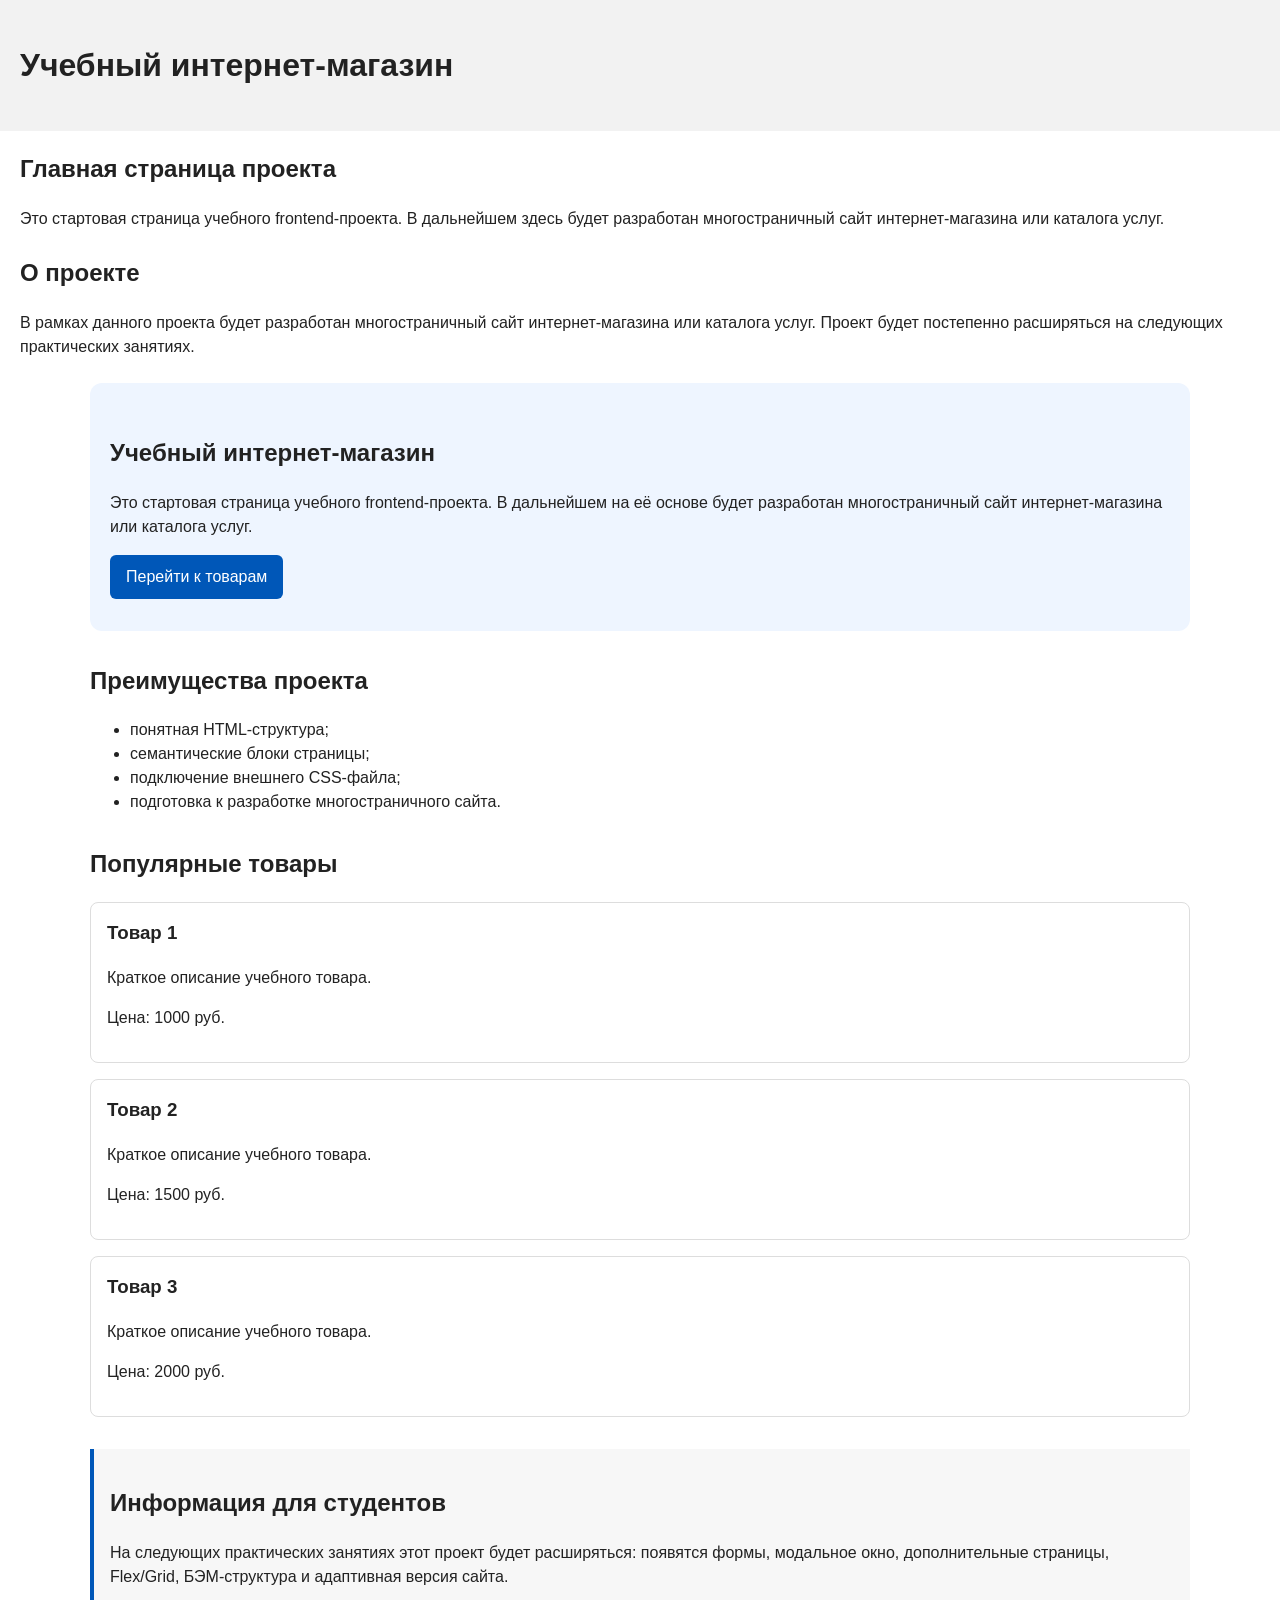
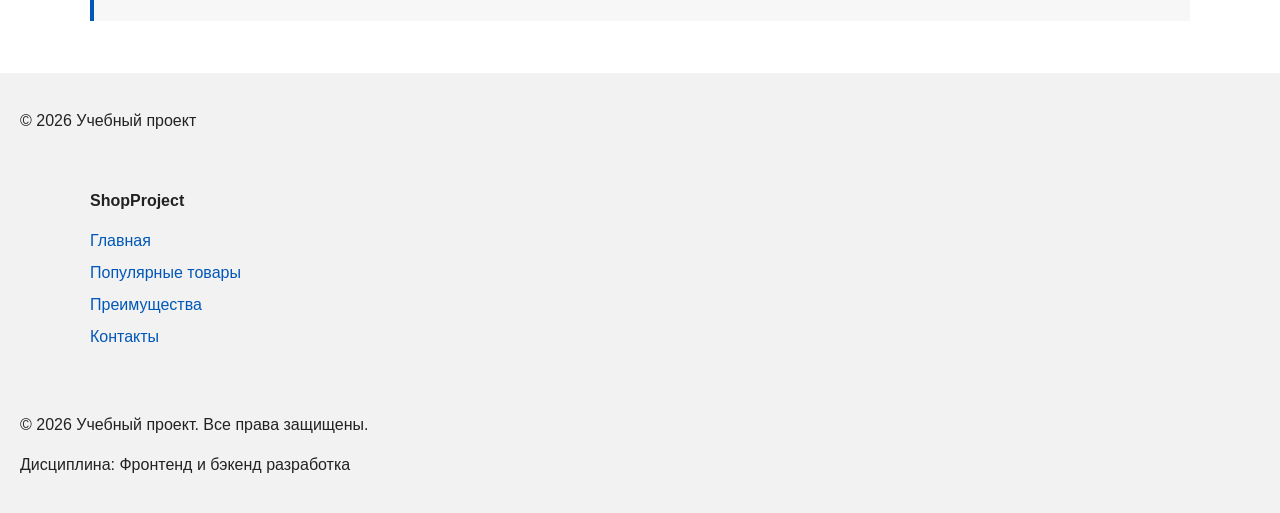
==== index.html @ f9b8d069 "feat: add semantic HTML structure and base CSS styles" ====
<!DOCTYPE html>
<html lang="ru">
<head>
  <meta charset="UTF-8">
  <meta name="viewport" content="width=device-width, initial-scale=1.0">
  <title>Каталог товаров</title>
  <link rel="stylesheet" href="css/style.css">
</head>
<body>
  <header>
    <h1>Учебный интернет-магазин</h1>
  </header>

  <main>
    <section>
      <h2>Главная страница проекта</h2>
      <p>
        Это стартовая страница учебного frontend-проекта.
        В дальнейшем здесь будет разработан многостраничный сайт
        интернет-магазина или каталога услуг.
      </p>
    </section>
    <section>
        <h2>О проекте</h2>
        <p>
            В рамках данного проекта будет разработан многостраничный сайт
            интернет-магазина или каталога услуг. Проект будет постепенно
            расширяться на следующих практических занятиях.
        </p>
    </section>

    <section class="hero">
            <h1>Учебный интернет-магазин</h1>
                <p>
                    Это стартовая страница учебного frontend-проекта.
                    В дальнейшем на её основе будет разработан многостраничный сайт
                    интернет-магазина или каталога услуг.
                </p>
            <a class="button" href="#popular">Перейти к товарам</a>
        </section>

        <section class="section" id="advantages">
            <h2>Преимущества проекта</h2>

            <ul class="advantages-list">
                <li>понятная HTML-структура;</li>
                <li>семантические блоки страницы;</li>
                <li>подключение внешнего CSS-файла;</li>
                <li>подготовка к разработке многостраничного сайта.</li>
            </ul>
        </section>

        <section class="section" id="popular">
            <h2>Популярные товары</h2>

            <article class="product-card">
                <h3>Товар 1</h3>
                <p>Краткое описание учебного товара.</p>
                <p>Цена: 1000 руб.</p>
            </article>

            <article class="product-card">
                <h3>Товар 2</h3>
                <p>Краткое описание учебного товара.</p>
                <p>Цена: 1500 руб.</p>
            </article>

            <article class="product-card">
                <h3>Товар 3</h3>
                <p>Краткое описание учебного товара.</p>
                <p>Цена: 2000 руб.</p>
            </article>
        </section>

        <aside class="aside-info">
            <h2>Информация для студентов</h2>
            <p>
                На следующих практических занятиях этот проект будет расширяться:
                появятся формы, модальное окно, дополнительные страницы, Flex/Grid,
                БЭМ-структура и адаптивная версия сайта.
            </p>
        </aside>

    
  </main>

  <footer>
    <p>&copy; 2026 Учебный проект</p>
  </footer>


  <header>
        <div class="site-header">
            <a class="site-logo" href="index.html">ShopProject</a>

            <nav class="site-nav" aria-label="Основная навигация">
                <ul class="site-nav__list">
                    <li><a href="index.html">Главная</a></li>
                    <li><a href="#popular">Популярные товары</a></li>
                    <li><a href="#advantages">Преимущества</a></li>
                    <li><a href="#contacts">Контакты</a></li>
                </ul>
            </nav>
        </div>
    </header>

    <footer id="contacts">
        <p>&copy; 2026 Учебный проект. Все права защищены.</p>
        <p>Дисциплина: Фронтенд и бэкенд разработка</p>
    </footer>


</body>
</html>
---- css/style.css ----
/* 
  Универсальное правило для всех элементов.
  border-box делает расчёт размеров более понятным:
  width включает content, padding и border.
*/
* {
  box-sizing: border-box;
}

/*
  Убираем стандартный внешний отступ браузера у body.
  Без этого вокруг страницы может появиться белая рамка.
*/
body {
  margin: 0;
  font-family: Arial, sans-serif;
  line-height: 1.5;
  color: #222222;
  background-color: #ffffff;
}

/*
  Задаём внутренние отступы для основных областей страницы.
  Это делает содержимое визуально отделённым от краёв окна браузера.
*/
header,
main,
footer {
  padding: 20px;
}

/*
  Оформляем шапку страницы.
  Пока используется простой светло-серый фон.
*/
header {
  background-color: #f2f2f2;
}

/*
  Оформляем подвал страницы тем же фоном,
  чтобы визуально отделить его от основного содержимого.
*/
footer {
  background-color: #f2f2f2;
}

/*
  Ограничиваем ширину содержимого шапки,
  чтобы оно не растягивалось слишком сильно на широких экранах.
*/
.site-header {
  max-width: 1100px;
  margin: 0 auto;
}

/*
  Оформляем текстовый логотип.
*/
.site-logo {
  font-weight: bold;
  text-decoration: none;
  color: #222222;
}

/*
  Убираем стандартные отступы и маркеры списка навигации.
*/
.site-nav__list {
  padding: 0;
  margin: 16px 0 0;
  list-style: none;
}

/*
  Добавляем расстояние между пунктами меню.
*/
.site-nav__list li {
  margin-bottom: 8px;
}

/*
  Оформляем ссылки меню.
*/
.site-nav__list a {
  color: #0057b8;
  text-decoration: none;
}

/*
  При наведении мыши подчёркиваем ссылку.
  Подробно состояния интерфейса будут рассмотрены в практической работе 1.7.
*/
.site-nav__list a:hover {
  text-decoration: underline;
}

/*
  Hero-блок — первый крупный блок страницы.
  Он визуально отделяется от остальных разделов фоном и отступами.
*/
.hero {
  max-width: 1100px;
  margin: 0 auto 32px;
  padding: 32px 20px;
  background-color: #eef5ff;
  border-radius: 12px;
}

/*
  Общий класс для разделов страницы.
*/
.section {
  max-width: 1100px;
  margin: 0 auto 32px;
}

/*
  Убираем лишний верхний отступ у заголовков разделов.
*/
.section h2 {
  margin-top: 0;
}

/*
  Карточка товара — самостоятельный блок.
  На следующих занятиях карточки будут доработаны и выстроены в сетку.
*/
.product-card {
  margin-bottom: 16px;
  padding: 16px;
  border: 1px solid #dddddd;
  border-radius: 8px;
  background-color: #ffffff;
}

/*
  Убираем лишний верхний отступ у заголовка карточки.
*/
.product-card h3 {
  margin-top: 0;
}

/*
  Пока это обычная ссылка, но визуально она оформляется как кнопка.
*/
.button {
  display: inline-block;
  padding: 10px 16px;
  color: #ffffff;
  background-color: #0057b8;
  text-decoration: none;
  border-radius: 6px;
}

/*
  Простое состояние наведения для кнопки.
*/
.button:hover {
  background-color: #003f86;
}

/*
  Дополнительный информационный блок.
*/
.aside-info {
  max-width: 1100px;
  margin: 0 auto 32px;
  padding: 16px;
  border-left: 4px solid #0057b8;
  background-color: #f7f7f7;
}


body {
  margin: 0;
  font-family: Arial, sans-serif;
  line-height: 1.5;
}

header,
main,
footer {
  padding: 20px;
}

header {
  background-color: #f2f2f2;
}

footer {
  background-color: #f2f2f2;
}
section {
  margin-bottom: 24px;
}

section h2 {
  margin-top: 0;
}
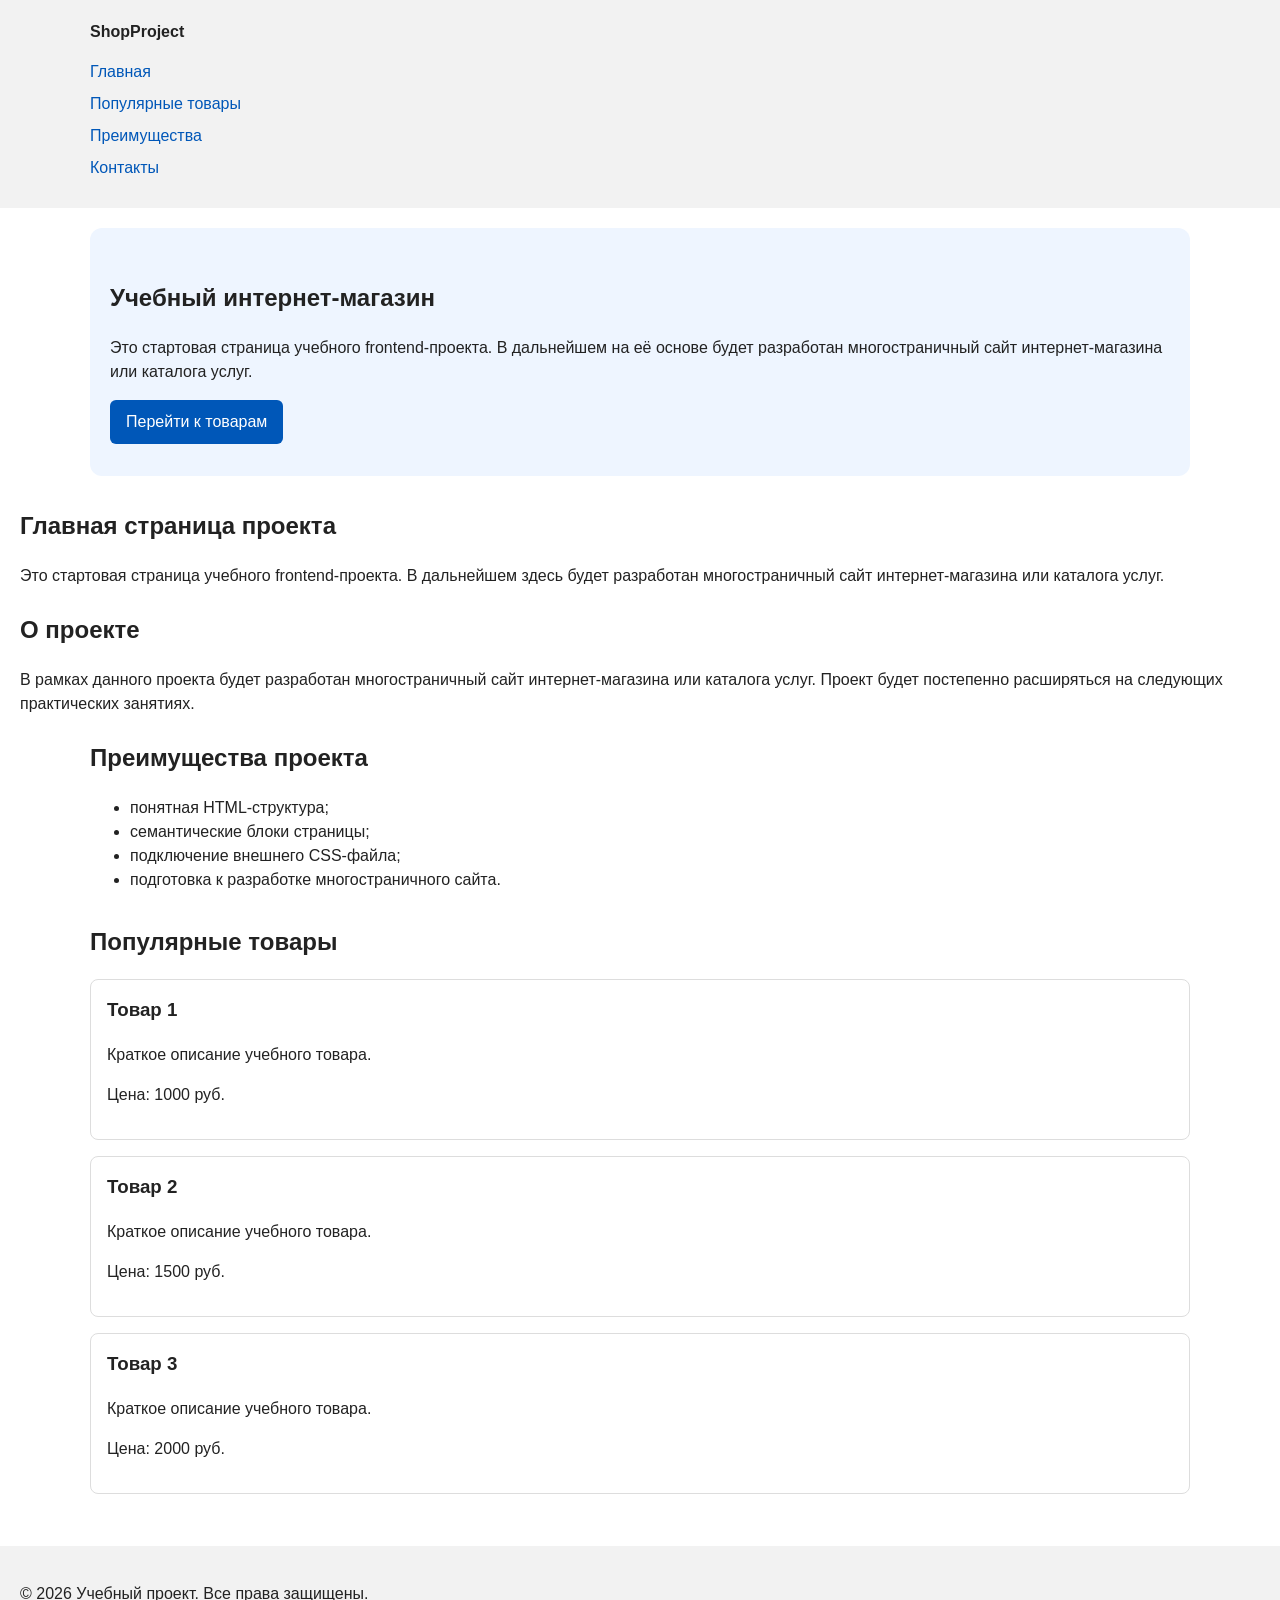
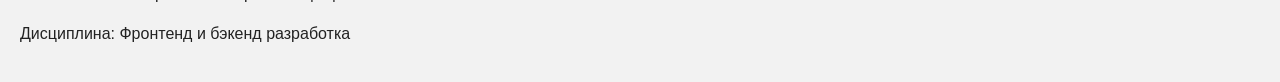
==== commit 45b6ff74: "feat: add semantic HTML structure and base CSS styles" ====
--- a/index.html
+++ b/index.html
@@ -3,15 +3,37 @@
 <head>
   <meta charset="UTF-8">
   <meta name="viewport" content="width=device-width, initial-scale=1.0">
-  <title>Каталог товаров</title>
+  <title>Учебный интернет-магазин</title>
   <link rel="stylesheet" href="css/style.css">
 </head>
 <body>
   <header>
-    <h1>Учебный интернет-магазин</h1>
-  </header>
+    <div class="site-header">
+        <a class="site-logo" href="index.html">ShopProject</a>
+
+        <nav class="site-nav" aria-label="Основная навигация">
+        <ul class="site-nav__list">
+            <li><a href="index.html">Главная</a></li>
+            <li><a href="#popular">Популярные товары</a></li>
+            <li><a href="#advantages">Преимущества</a></li>
+            <li><a href="#contacts">Контакты</a></li>
+        </ul>
+        </nav>
+    </div>
+</header>
+
 
   <main>
+    <section class="hero">
+        <h1>Учебный интернет-магазин</h1>
+        <p>
+            Это стартовая страница учебного frontend-проекта.
+            В дальнейшем на её основе будет разработан многостраничный сайт
+            интернет-магазина или каталога услуг.
+        </p>
+        <a class="button" href="#popular">Перейти к товарам</a>
+    </section>
+
     <section>
       <h2>Главная страница проекта</h2>
       <p>
@@ -29,85 +51,45 @@
         </p>
     </section>
 
-    <section class="hero">
-            <h1>Учебный интернет-магазин</h1>
-                <p>
-                    Это стартовая страница учебного frontend-проекта.
-                    В дальнейшем на её основе будет разработан многостраничный сайт
-                    интернет-магазина или каталога услуг.
-                </p>
-            <a class="button" href="#popular">Перейти к товарам</a>
-        </section>
+    <section class="section" id="advantages">
+        <h2>Преимущества проекта</h2>
 
-        <section class="section" id="advantages">
-            <h2>Преимущества проекта</h2>
+        <ul class="advantages-list">
+            <li>понятная HTML-структура;</li>
+            <li>семантические блоки страницы;</li>
+            <li>подключение внешнего CSS-файла;</li>
+            <li>подготовка к разработке многостраничного сайта.</li>
+        </ul>
+    </section>
 
-            <ul class="advantages-list">
-                <li>понятная HTML-структура;</li>
-                <li>семантические блоки страницы;</li>
-                <li>подключение внешнего CSS-файла;</li>
-                <li>подготовка к разработке многостраничного сайта.</li>
-            </ul>
-        </section>
+    <section class="section" id="popular">
+        <h2>Популярные товары</h2>
 
-        <section class="section" id="popular">
-            <h2>Популярные товары</h2>
+        <article class="product-card">
+            <h3>Товар 1</h3>
+            <p>Краткое описание учебного товара.</p>
+            <p>Цена: 1000 руб.</p>
+        </article>
 
-            <article class="product-card">
-                <h3>Товар 1</h3>
-                <p>Краткое описание учебного товара.</p>
-                <p>Цена: 1000 руб.</p>
-            </article>
+        <article class="product-card">
+            <h3>Товар 2</h3>
+            <p>Краткое описание учебного товара.</p>
+            <p>Цена: 1500 руб.</p>
+        </article>
 
-            <article class="product-card">
-                <h3>Товар 2</h3>
-                <p>Краткое описание учебного товара.</p>
-                <p>Цена: 1500 руб.</p>
-            </article>
-
-            <article class="product-card">
-                <h3>Товар 3</h3>
-                <p>Краткое описание учебного товара.</p>
-                <p>Цена: 2000 руб.</p>
-            </article>
-        </section>
-
-        <aside class="aside-info">
-            <h2>Информация для студентов</h2>
-            <p>
-                На следующих практических занятиях этот проект будет расширяться:
-                появятся формы, модальное окно, дополнительные страницы, Flex/Grid,
-                БЭМ-структура и адаптивная версия сайта.
-            </p>
-        </aside>
-
-    
+        <article class="product-card">
+            <h3>Товар 3</h3>
+            <p>Краткое описание учебного товара.</p>
+            <p>Цена: 2000 руб.</p>
+        </article>
+    </section>
   </main>
 
-  <footer>
-    <p>&copy; 2026 Учебный проект</p>
-  </footer>
+  <footer id="contacts">
+  <p>&copy; 2026 Учебный проект. Все права защищены.</p>
+  <p>Дисциплина: Фронтенд и бэкенд разработка</p>
+</footer>
 
-
-  <header>
-        <div class="site-header">
-            <a class="site-logo" href="index.html">ShopProject</a>
-
-            <nav class="site-nav" aria-label="Основная навигация">
-                <ul class="site-nav__list">
-                    <li><a href="index.html">Главная</a></li>
-                    <li><a href="#popular">Популярные товары</a></li>
-                    <li><a href="#advantages">Преимущества</a></li>
-                    <li><a href="#contacts">Контакты</a></li>
-                </ul>
-            </nav>
-        </div>
-    </header>
-
-    <footer id="contacts">
-        <p>&copy; 2026 Учебный проект. Все права защищены.</p>
-        <p>Дисциплина: Фронтенд и бэкенд разработка</p>
-    </footer>
 
 
 </body>
--- a/css/style.css
+++ b/css/style.css
@@ -1,3 +1,4 @@
+
 /* 
   Универсальное правило для всех элементов.
   border-box делает расчёт размеров более понятным:
@@ -19,10 +20,6 @@
   background-color: #ffffff;
 }
 
-/*
-  Задаём внутренние отступы для основных областей страницы.
-  Это делает содержимое визуально отделённым от краёв окна браузера.
-*/
 header,
 main,
 footer {
@@ -113,6 +110,14 @@
 .section {
   max-width: 1100px;
   margin: 0 auto 32px;
+}
+
+/*
+  При наведении мыши подчёркиваем ссылку.
+  Подробно состояния интерфейса будут рассмотрены в практической работе 1.7.
+*/
+.site-nav__list a:hover {
+  text-decoration: underline;
 }
 
 /*
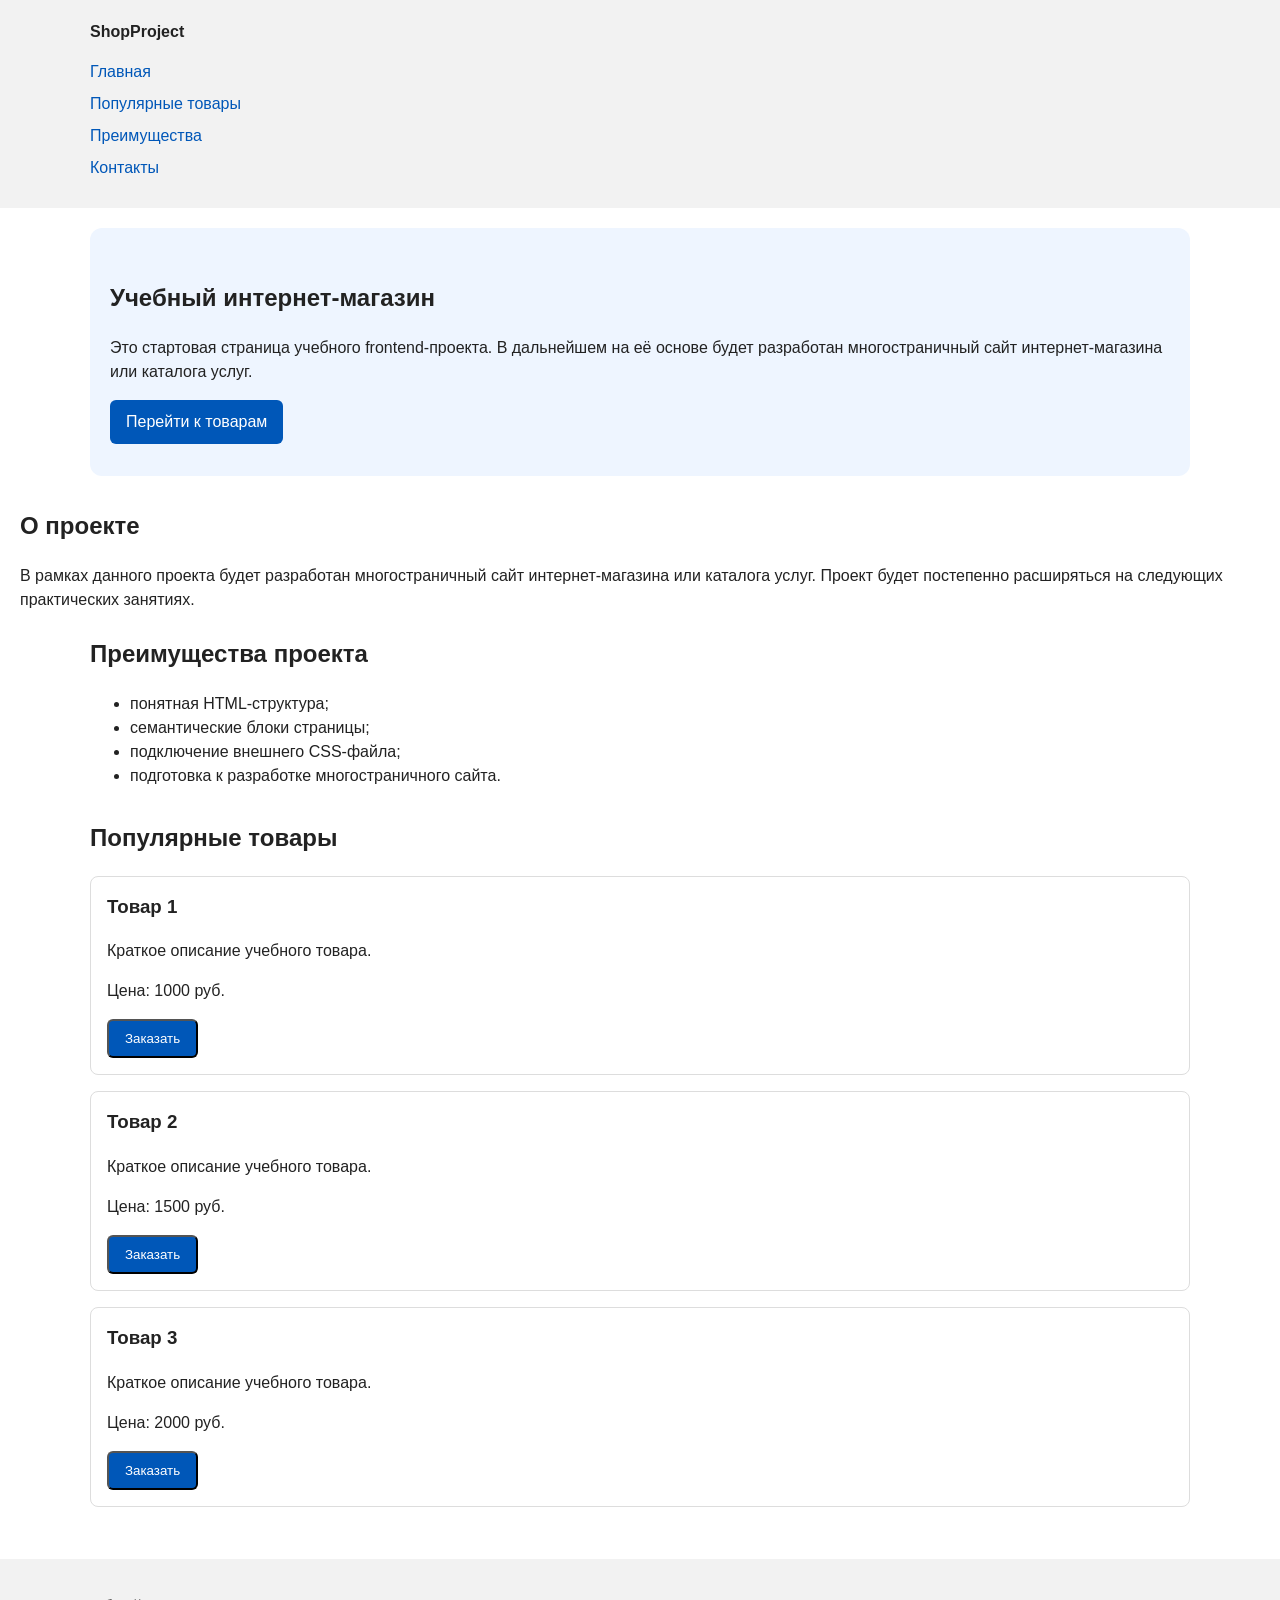
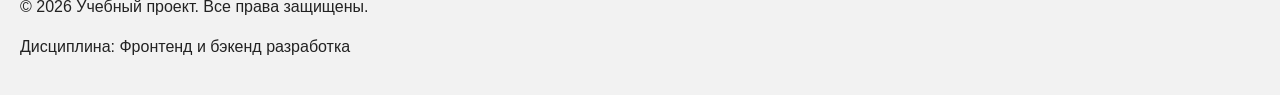
==== commit c74b17d4: "feat: add order form modal and validation" ====
--- a/index.html
+++ b/index.html
@@ -5,6 +5,7 @@
   <meta name="viewport" content="width=device-width, initial-scale=1.0">
   <title>Учебный интернет-магазин</title>
   <link rel="stylesheet" href="css/style.css">
+  <script src="js/main.js" defer></script>
 </head>
 <body>
   <header>
@@ -35,14 +36,6 @@
     </section>
 
     <section>
-      <h2>Главная страница проекта</h2>
-      <p>
-        Это стартовая страница учебного frontend-проекта.
-        В дальнейшем здесь будет разработан многостраничный сайт
-        интернет-магазина или каталога услуг.
-      </p>
-    </section>
-    <section>
         <h2>О проекте</h2>
         <p>
             В рамках данного проекта будет разработан многостраничный сайт
@@ -69,18 +62,31 @@
             <h3>Товар 1</h3>
             <p>Краткое описание учебного товара.</p>
             <p>Цена: 1000 руб.</p>
+            <button class="button product-card__button" type="button" data-product="Товар 1">
+  Заказать
+  
+</button>
+
         </article>
 
         <article class="product-card">
             <h3>Товар 2</h3>
             <p>Краткое описание учебного товара.</p>
             <p>Цена: 1500 руб.</p>
+            <button class="button product-card__button" type="button" data-product="Товар 1">
+  Заказать
+</button>
+
         </article>
 
         <article class="product-card">
             <h3>Товар 3</h3>
             <p>Краткое описание учебного товара.</p>
             <p>Цена: 2000 руб.</p>
+            <button class="button product-card__button" type="button" data-product="Товар 1">
+  Заказать
+</button>
+
         </article>
     </section>
   </main>
@@ -90,6 +96,102 @@
   <p>Дисциплина: Фронтенд и бэкенд разработка</p>
 </footer>
 
+<dialog class="order-dialog" id="order-dialog" aria-labelledby="order-dialog-title">
+  <h2 id="order-dialog-title">Оформление заявки</h2>
+
+  <form class="order-form" id="order-form" action="#" method="post" novalidate>
+    <input id="selected-product" name="selected-product" type="hidden">
+
+    <div class="form-field">
+      <label for="order-name">Имя</label>
+      <input
+        id="order-name"
+        name="name"
+        type="text"
+        placeholder="Введите ваше имя"
+        minlength="2"
+        autocomplete="given-name"
+        required
+      >
+    </div>
+
+    <div class="form-field">
+      <label for="order-email">E-mail</label>
+      <input
+        id="order-email"
+        name="email"
+        type="email"
+        placeholder="example@mail.ru"
+        autocomplete="email"
+        required
+      >
+    </div>
+
+    <div class="form-field">
+      <label for="order-phone">Телефон</label>
+      <input
+        id="order-phone"
+        name="phone"
+        type="tel"
+        inputmode="tel"
+        placeholder="+7 (900) 000-00-00"
+        pattern="^\+7 \(\d{3}\) \d{3}-\d{2}-\d{2}$"
+        required
+      >
+      <small>Формат: +7 (900) 000-00-00</small>
+    </div>
+
+    <div class="form-field">
+      <label for="order-date">Дата связи</label>
+      <input
+        id="order-date"
+        name="date"
+        type="date"
+      >
+    </div>
+
+    <div class="form-field">
+      <label for="order-topic">Тема заявки</label>
+      <select id="order-topic" name="topic" required>
+        <option value="">Выберите тему</option>
+        <option value="product">Заказ товара</option>
+        <option value="consultation">Консультация</option>
+        <option value="delivery">Доставка</option>
+      </select>
+    </div>
+
+    <div class="form-field">
+      <label for="order-comment">Комментарий</label>
+      <textarea
+        id="order-comment"
+        name="comment"
+        rows="4"
+        placeholder="Укажите дополнительную информацию"
+      ></textarea>
+    </div>
+
+    <div class="form-field form-field--checkbox">
+      <label>
+        <input
+          id="order-agreement"
+          name="agreement"
+          type="checkbox"
+          required
+        >
+        Я согласен на обработку данных
+      </label>
+    </div>
+
+    <div class="form-actions">
+      <button type="button" id="close-order-dialog">Закрыть</button>
+      <button type="submit">Отправить заявку</button>
+    </div>
+  </form>
+</dialog>
+
+<p class="success-message" id="success-message" hidden>
+  Форма успешно отправлена!
+</p>
 
 
 </body>
--- a/css/style.css
+++ b/css/style.css
@@ -203,3 +203,106 @@
 section h2 {
   margin-top: 0;
 }
+
+/*
+  Модальное окно.
+  Элемент dialog сам умеет открываться поверх страницы.
+*/
+.order-dialog {
+  width: min(100% - 32px, 560px);
+  padding: 24px;
+  border: none;
+  border-radius: 12px;
+}
+
+/*
+  Затемнение фона за модальным окном.
+*/
+.order-dialog::backdrop {
+  background-color: rgba(0, 0, 0, 0.5);
+}
+
+/*
+  Поле формы.
+  Каждый блок получает нижний отступ.
+*/
+.form-field {
+  margin-bottom: 16px;
+}
+
+/*
+  Подпись поля.
+*/
+.form-field label {
+  display: block;
+  margin-bottom: 6px;
+}
+
+/*
+  Основные поля формы.
+*/
+.form-field input,
+.form-field select,
+.form-field textarea {
+  width: 100%;
+  padding: 10px 12px;
+  border: 1px solid #cccccc;
+  border-radius: 6px;
+  font: inherit;
+}
+
+/*
+  Checkbox не должен занимать всю ширину.
+*/
+.form-field input[type="checkbox"] {
+  width: auto;
+}
+
+/*
+  Подсказка под полем телефона.
+*/
+.form-field small {
+  display: block;
+  margin-top: 4px;
+  color: #666666;
+}
+
+/*
+  Видимый фокус для клавиатурной навигации.
+*/
+.form-field input:focus-visible,
+.form-field select:focus-visible,
+.form-field textarea:focus-visible,
+.form-actions button:focus-visible {
+  outline: 2px solid #0057b8;
+  outline-offset: 2px;
+}
+
+/*
+  Подсветка ошибочных полей.
+  Атрибут aria-invalid будет добавляться через JavaScript.
+*/
+[aria-invalid="true"] {
+  border-color: #b00020;
+}
+
+/*
+  Кнопки формы.
+*/
+.form-actions {
+  display: flex;
+  gap: 12px;
+  margin-top: 20px;
+}
+
+/*
+  Сообщение об успешной отправке.
+*/
+.success-message {
+  max-width: 1100px;
+  margin: 24px auto;
+  padding: 16px;
+  border-left: 4px solid #168a2f;
+  background-color: #eefaf0;
+}
+
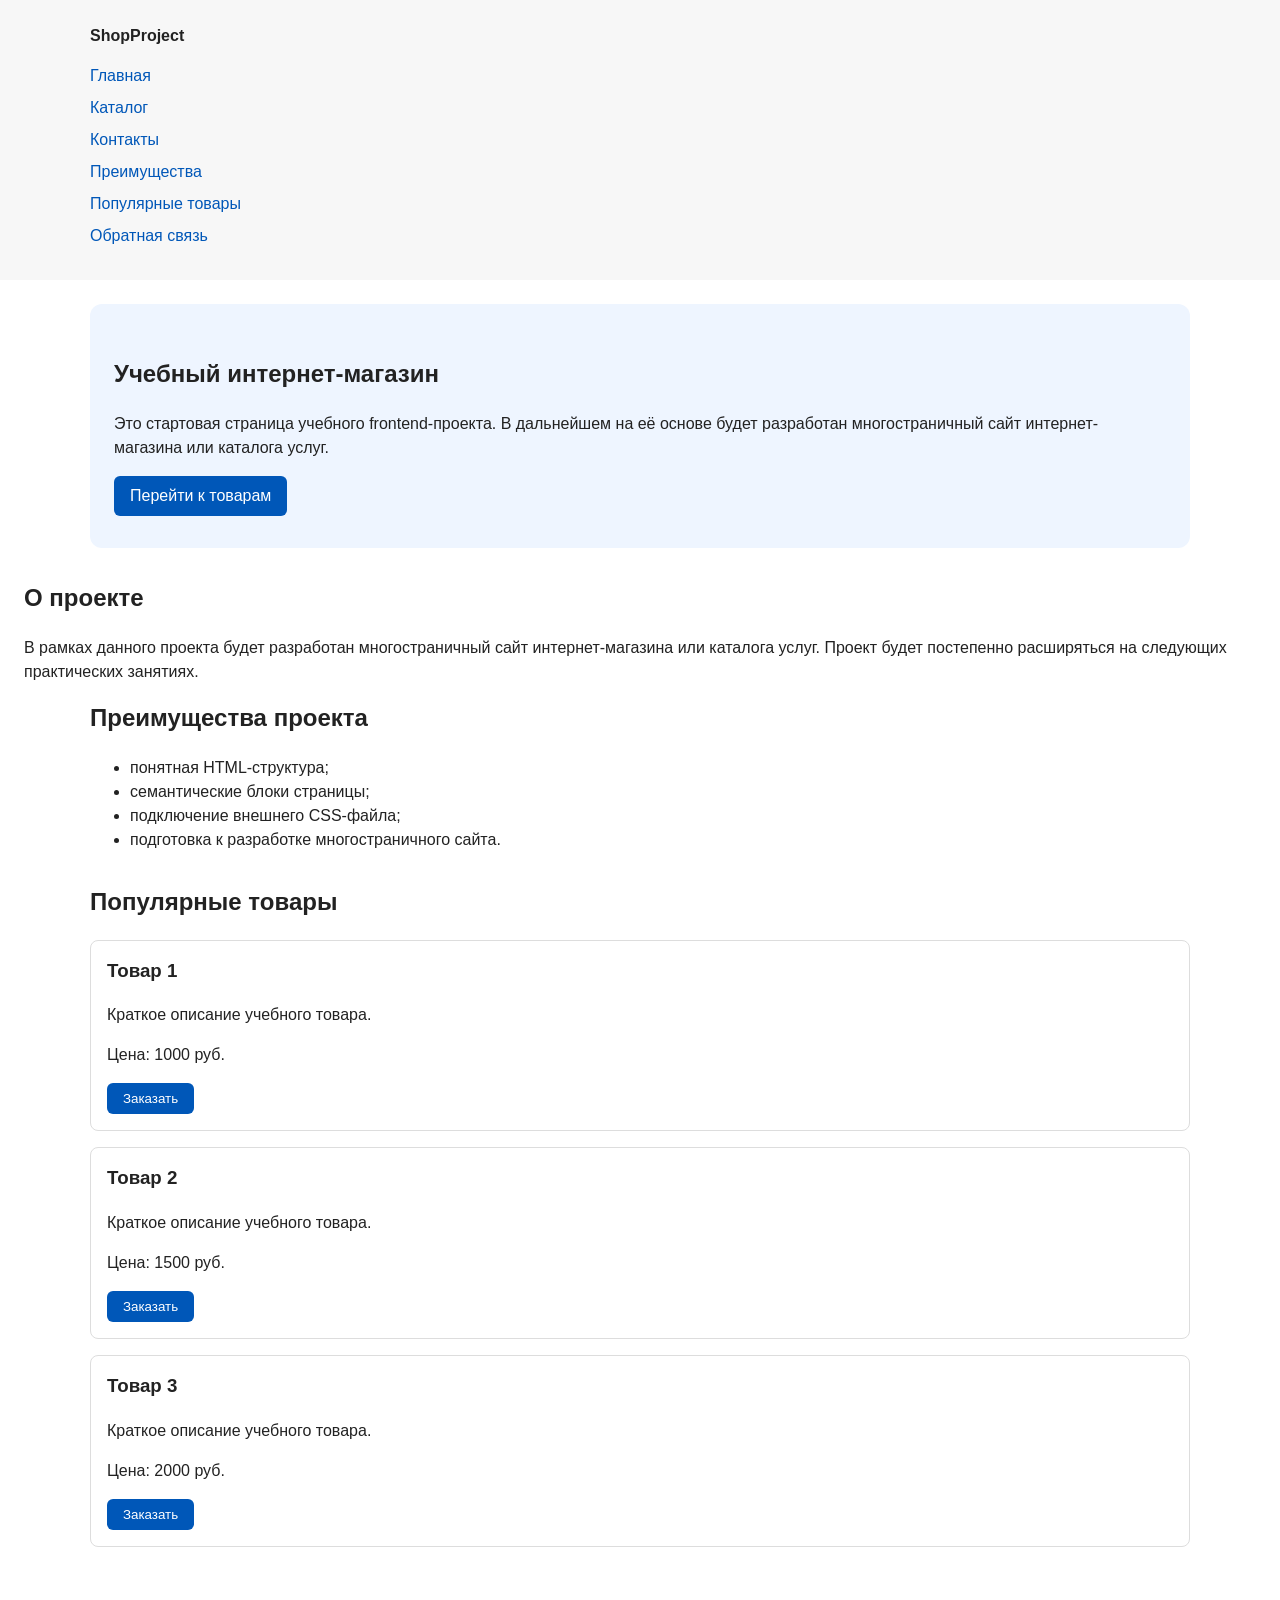
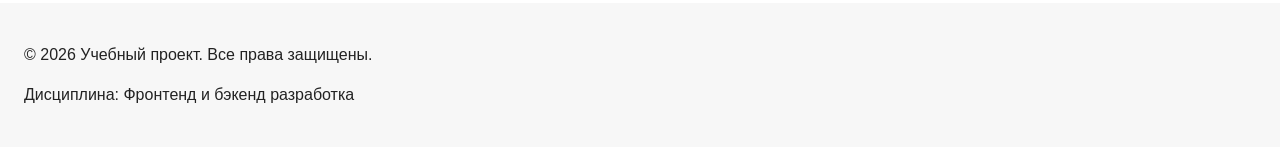
==== commit 549c6714: "feat: add multi-page structure navigation and anchors" ====
--- a/index.html
+++ b/index.html
@@ -13,13 +13,16 @@
         <a class="site-logo" href="index.html">ShopProject</a>
 
         <nav class="site-nav" aria-label="Основная навигация">
-        <ul class="site-nav__list">
-            <li><a href="index.html">Главная</a></li>
-            <li><a href="#popular">Популярные товары</a></li>
-            <li><a href="#advantages">Преимущества</a></li>
-            <li><a href="#contacts">Контакты</a></li>
-        </ul>
-        </nav>
+  <ul class="site-nav__list">
+    <li><a href="index.html">Главная</a></li>
+    <li><a href="catalog.html">Каталог</a></li>
+    <li><a href="contacts.html">Контакты</a></li>
+    <li><a href="index.html#advantages">Преимущества</a></li>
+    <li><a href="index.html#popular">Популярные товары</a></li>
+    <li><a href="index.html#contacts">Обратная связь</a></li>
+  </ul>
+</nav>
+
     </div>
 </header>
 
--- a/css/style.css
+++ b/css/style.css
@@ -1,46 +1,111 @@
-
-/* 
-  Универсальное правило для всех элементов.
-  border-box делает расчёт размеров более понятным:
-  width включает content, padding и border.
-*/
+/* ===============================
+   1. Переменные проекта
+   =============================== */
+
+:root {
+  /* Основные цвета проекта */
+  --color-bg: #ffffff;
+  --color-text: #222222;
+  --color-muted: #666666;
+  --color-primary: #0057b8;
+  --color-primary-dark: #003f86;
+  --color-border: #dddddd;
+  --color-surface: #f7f7f7;
+  --color-surface-accent: #eef5ff;
+  --color-danger: #b00020;
+  --color-success: #168a2f;
+  --color-success-bg: #eefaf0;
+  --color-white: #ffffff;
+
+  /* Отступы */
+  --space-xs: 4px;
+  --space-sm: 8px;
+  --space-md: 16px;
+  --space-lg: 24px;
+  --space-xl: 32px;
+
+  /* Скругления */
+  --radius-sm: 6px;
+  --radius-md: 8px;
+  --radius-lg: 12px;
+
+  /* Размеры */
+  --container-width: 1100px;
+}
+
+/* ===============================
+   2. Базовые стили
+   =============================== */
+
 * {
   box-sizing: border-box;
 }
 
-/*
-  Убираем стандартный внешний отступ браузера у body.
-  Без этого вокруг страницы может появиться белая рамка.
-*/
 body {
   margin: 0;
   font-family: Arial, sans-serif;
   line-height: 1.5;
-  color: #222222;
-  background-color: #ffffff;
-}
+  color: var(--color-text);
+  background-color: var(--color-bg);
+}
+ 
+
 
 header,
 main,
 footer {
-  padding: 20px;
-}
-
-/*
-  Оформляем шапку страницы.
-  Пока используется простой светло-серый фон.
-*/
+  padding: var(--space-lg);
+}
+
+
+
 header {
-  background-color: #f2f2f2;
-}
-
-/*
-  Оформляем подвал страницы тем же фоном,
-  чтобы визуально отделить его от основного содержимого.
-*/
+  background-color: var(--color-surface);
+}
+
 footer {
-  background-color: #f2f2f2;
-}
+  background-color: var(--color-surface);
+}
+
+/* ===============================
+   3. Общие элементы интерфейса
+   =============================== */
+
+a {
+  color: var(--color-primary);
+}
+
+a:hover {
+  color: var(--color-primary-dark);
+}
+
+a:focus-visible {
+  outline: 2px solid var(--color-primary);
+  outline-offset: 3px;
+}
+ 
+/* ===============================
+   4. Компоненты страницы
+   =============================== */
+
+.hero {
+  max-width: var(--container-width);
+  margin: 0 auto var(--space-xl);
+  padding: var(--space-xl) var(--space-lg);
+  background-color: var(--color-surface-accent);
+  border-radius: var(--radius-lg);
+}
+
+.section {
+  max-width: var(--container-width);
+  margin: 0 auto var(--space-xl);
+}
+
+.section h2 {
+  margin-top: 0;
+}
+
+
 
 /*
   Ограничиваем ширину содержимого шапки,
@@ -92,25 +157,7 @@
   text-decoration: underline;
 }
 
-/*
-  Hero-блок — первый крупный блок страницы.
-  Он визуально отделяется от остальных разделов фоном и отступами.
-*/
-.hero {
-  max-width: 1100px;
-  margin: 0 auto 32px;
-  padding: 32px 20px;
-  background-color: #eef5ff;
-  border-radius: 12px;
-}
-
-/*
-  Общий класс для разделов страницы.
-*/
-.section {
-  max-width: 1100px;
-  margin: 0 auto 32px;
-}
+
 
 /*
   При наведении мыши подчёркиваем ссылку.
@@ -120,61 +167,58 @@
   text-decoration: underline;
 }
 
-/*
-  Убираем лишний верхний отступ у заголовков разделов.
-*/
-.section h2 {
-  margin-top: 0;
-}
-
-/*
-  Карточка товара — самостоятельный блок.
-  На следующих занятиях карточки будут доработаны и выстроены в сетку.
-*/
+
+.button {
+  display: inline-block;
+  padding: var(--space-sm) var(--space-md);
+  color: var(--color-white);
+  background-color: var(--color-primary);
+  text-decoration: none;
+  border: none;
+  border-radius: var(--radius-sm);
+  cursor: pointer;
+}
+
+.button:hover {
+  background-color: var(--color-primary-dark);
+}
+
+.button:focus-visible {
+  outline: 2px solid var(--color-primary);
+  outline-offset: 3px;
+}
+
+.button:disabled {
+  opacity: 0.6;
+  cursor: not-allowed;
+}
+
+
 .product-card {
-  margin-bottom: 16px;
-  padding: 16px;
-  border: 1px solid #dddddd;
-  border-radius: 8px;
-  background-color: #ffffff;
-}
-
-/*
-  Убираем лишний верхний отступ у заголовка карточки.
-*/
+  margin-bottom: var(--space-md);
+  padding: var(--space-md);
+  border: 1px solid var(--color-border);
+  border-radius: var(--radius-md);
+  background-color: var(--color-bg);
+}
+
+.product-card:hover {
+  border-color: var(--color-primary);
+}
+
 .product-card h3 {
   margin-top: 0;
 }
 
-/*
-  Пока это обычная ссылка, но визуально она оформляется как кнопка.
-*/
-.button {
-  display: inline-block;
-  padding: 10px 16px;
-  color: #ffffff;
-  background-color: #0057b8;
-  text-decoration: none;
-  border-radius: 6px;
-}
-
-/*
-  Простое состояние наведения для кнопки.
-*/
-.button:hover {
-  background-color: #003f86;
-}
-
-/*
-  Дополнительный информационный блок.
-*/
+
 .aside-info {
-  max-width: 1100px;
-  margin: 0 auto 32px;
-  padding: 16px;
-  border-left: 4px solid #0057b8;
-  background-color: #f7f7f7;
-}
+  max-width: var(--container-width);
+  margin: 0 auto var(--space-xl);
+  padding: var(--space-md);
+  border-left: 4px solid var(--color-primary);
+  background-color: var(--color-surface);
+}
+
 
 
 body {
@@ -183,100 +227,70 @@
   line-height: 1.5;
 }
 
-header,
-main,
-footer {
-  padding: 20px;
-}
-
-header {
-  background-color: #f2f2f2;
-}
-
-footer {
-  background-color: #f2f2f2;
-}
-section {
-  margin-bottom: 24px;
-}
-
-section h2 {
-  margin-top: 0;
-}
-
-/*
-  Модальное окно.
-  Элемент dialog сам умеет открываться поверх страницы.
-*/
+
+/* ===============================
+   5. Форма и модальное окно
+   =============================== */
+
 .order-dialog {
   width: min(100% - 32px, 560px);
-  padding: 24px;
+  padding: var(--space-lg);
   border: none;
-  border-radius: 12px;
-}
-
-/*
-  Затемнение фона за модальным окном.
-*/
+  border-radius: var(--radius-lg);
+}
+
 .order-dialog::backdrop {
   background-color: rgba(0, 0, 0, 0.5);
 }
 
-/*
-  Поле формы.
-  Каждый блок получает нижний отступ.
-*/
 .form-field {
-  margin-bottom: 16px;
-}
-
-/*
-  Подпись поля.
-*/
+  margin-bottom: var(--space-md);
+}
+
 .form-field label {
   display: block;
-  margin-bottom: 6px;
-}
-
-/*
-  Основные поля формы.
-*/
+  margin-bottom: var(--space-xs);
+}
+
 .form-field input,
 .form-field select,
 .form-field textarea {
   width: 100%;
   padding: 10px 12px;
-  border: 1px solid #cccccc;
-  border-radius: 6px;
+  border: 1px solid var(--color-border);
+  border-radius: var(--radius-sm);
   font: inherit;
 }
 
-/*
-  Checkbox не должен занимать всю ширину.
-*/
 .form-field input[type="checkbox"] {
   width: auto;
 }
 
-/*
-  Подсказка под полем телефона.
-*/
 .form-field small {
   display: block;
-  margin-top: 4px;
-  color: #666666;
-}
-
-/*
-  Видимый фокус для клавиатурной навигации.
-*/
+  margin-top: var(--space-xs);
+  color: var(--color-muted);
+}
+
+
+.form-field input:hover,
+.form-field select:hover,
+.form-field textarea:hover {
+  border-color: var(--color-primary);
+}
+
 .form-field input:focus-visible,
 .form-field select:focus-visible,
 .form-field textarea:focus-visible,
 .form-actions button:focus-visible {
-  outline: 2px solid #0057b8;
-  outline-offset: 2px;
-}
+  outline: 2px solid var(--color-primary);
+  outline-offset: 3px;
+}
+
+[aria-invalid="true"] {
+  border-color: var(--color-danger);
+}
+
 
 /*
   Подсветка ошибочных полей.
@@ -295,14 +309,12 @@
   margin-top: 20px;
 }
 
-/*
-  Сообщение об успешной отправке.
-*/
 .success-message {
-  max-width: 1100px;
-  margin: 24px auto;
-  padding: 16px;
-  border-left: 4px solid #168a2f;
-  background-color: #eefaf0;
-}
-
+  max-width: var(--container-width);
+  margin: var(--space-lg) auto;
+  padding: var(--space-md);
+  border-left: 4px solid var(--color-success);
+  background-color: var(--color-success-bg);
+}
+
+
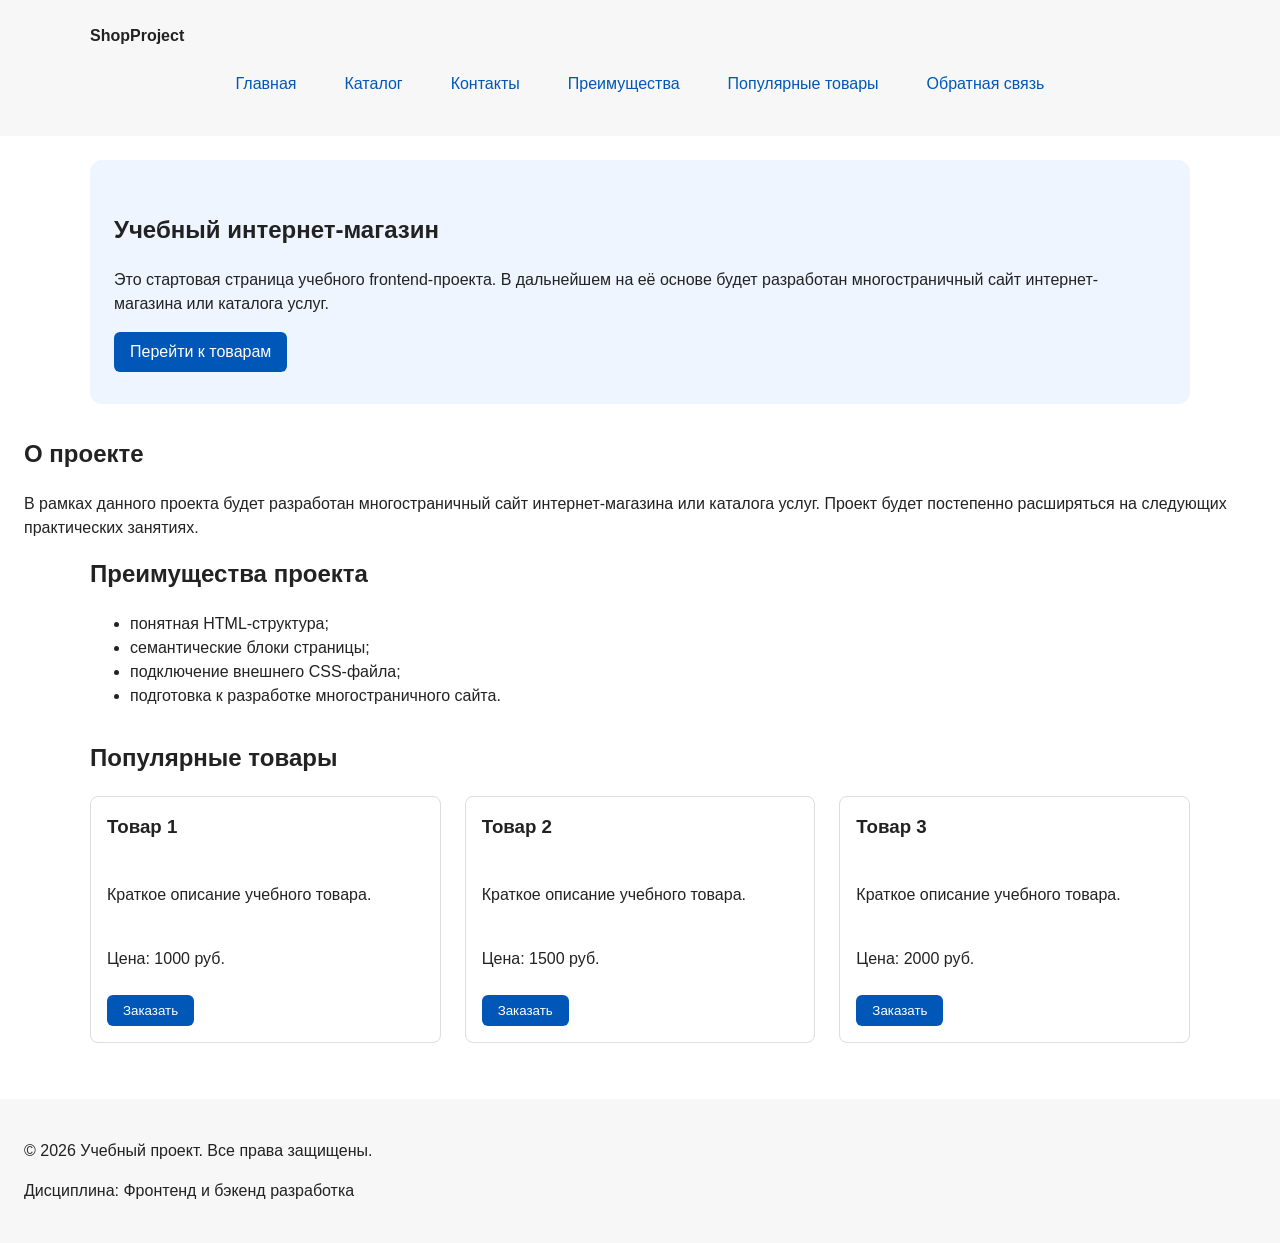
==== commit 232a4686: "feat: add flex navigation and grid catalog layout" ====
--- a/index.html
+++ b/index.html
@@ -59,39 +59,38 @@
     </section>
 
     <section class="section" id="popular">
-        <h2>Популярные товары</h2>
-
-        <article class="product-card">
-            <h3>Товар 1</h3>
-            <p>Краткое описание учебного товара.</p>
-            <p>Цена: 1000 руб.</p>
-            <button class="button product-card__button" type="button" data-product="Товар 1">
-  Заказать
-  
-</button>
-
-        </article>
-
-        <article class="product-card">
-            <h3>Товар 2</h3>
-            <p>Краткое описание учебного товара.</p>
-            <p>Цена: 1500 руб.</p>
-            <button class="button product-card__button" type="button" data-product="Товар 1">
-  Заказать
-</button>
-
-        </article>
-
-        <article class="product-card">
-            <h3>Товар 3</h3>
-            <p>Краткое описание учебного товара.</p>
-            <p>Цена: 2000 руб.</p>
-            <button class="button product-card__button" type="button" data-product="Товар 1">
-  Заказать
-</button>
-
-        </article>
-    </section>
+  <h2>Популярные товары</h2>
+
+  <div class="products-grid">
+    <article class="product-card">
+      <h3>Товар 1</h3>
+      <p>Краткое описание учебного товара.</p>
+      <p>Цена: 1000 руб.</p>
+      <button class="button product-card__button" type="button" data-product="Товар 1">
+        Заказать
+      </button>
+    </article>
+
+    <article class="product-card">
+      <h3>Товар 2</h3>
+      <p>Краткое описание учебного товара.</p>
+      <p>Цена: 1500 руб.</p>
+      <button class="button product-card__button" type="button" data-product="Товар 2">
+        Заказать
+      </button>
+    </article>
+
+    <article class="product-card">
+      <h3>Товар 3</h3>
+      <p>Краткое описание учебного товара.</p>
+      <p>Цена: 2000 руб.</p>
+      <button class="button product-card__button" type="button" data-product="Товар 3">
+        Заказать
+      </button>
+    </article>
+  </div>
+</section>
+
   </main>
 
   <footer id="contacts">
--- a/css/style.css
+++ b/css/style.css
@@ -125,14 +125,17 @@
   color: #222222;
 }
 
-/*
-  Убираем стандартные отступы и маркеры списка навигации.
-*/
 .site-nav__list {
+  display: flex;
+  flex-wrap: wrap;
+  justify-content: center;
+  align-items: center;
+  gap: var(--space-md);
   padding: 0;
-  margin: 16px 0 0;
+  margin: var(--space-md) 0 0;
   list-style: none;
 }
+
 
 /*
   Добавляем расстояние между пунктами меню.
@@ -141,21 +144,19 @@
   margin-bottom: 8px;
 }
 
-/*
-  Оформляем ссылки меню.
-*/
 .site-nav__list a {
-  color: #0057b8;
+  display: inline-block;
+  padding: var(--space-sm) var(--space-md);
+  color: var(--color-primary);
   text-decoration: none;
-}
-
-/*
-  При наведении мыши подчёркиваем ссылку.
-  Подробно состояния интерфейса будут рассмотрены в практической работе 1.7.
-*/
+  border-radius: var(--radius-sm);
+}
+
 .site-nav__list a:hover {
-  text-decoration: underline;
-}
+  color: var(--color-white);
+  background-color: var(--color-primary);
+}
+
 
 
 
@@ -317,4 +318,99 @@
   background-color: var(--color-success-bg);
 }
 
-
+.breadcrumbs {
+  max-width: var(--container-width);
+  margin: 0 auto var(--space-md);
+  font-size: 14px;
+  color: var(--color-muted);
+}
+
+.breadcrumbs a {
+  color: var(--color-primary);
+}
+
+.breadcrumbs span::before {
+  content: " / ";
+  color: var(--color-muted);
+}
+
+html {
+  scroll-behavior: smooth;
+}
+
+:target {
+  outline: 2px dashed var(--color-primary);
+  outline-offset: 4px;
+}
+
+.products-grid {
+  display: grid;
+  grid-template-columns: repeat(3, 1fr);
+  gap: var(--space-lg);
+}
+
+.product-card {
+  display: flex;
+  flex-direction: column;
+  gap: var(--space-sm);
+  margin-bottom: 0;
+  padding: var(--space-md);
+  border: 1px solid var(--color-border);
+  border-radius: var(--radius-md);
+  background-color: var(--color-bg);
+}
+
+.product-card .button {
+  margin-top: auto;
+  align-self: flex-start;
+}
+
+.catalog-layout {
+  max-width: var(--container-width);
+  margin: 0 auto var(--space-xl);
+  display: grid;
+  grid-template-columns: 260px 1fr;
+  grid-template-areas: "filters products";
+  gap: var(--space-lg);
+}
+
+.catalog-filters {
+  grid-area: filters;
+  padding: var(--space-md);
+  border: 1px solid var(--color-border);
+  border-radius: var(--radius-md);
+  background-color: var(--color-surface);
+}
+
+.catalog-products {
+  grid-area: products;
+}
+
+.filters-form {
+  display: grid;
+  gap: var(--space-md);
+}
+
+.filters-form fieldset {
+  margin: 0;
+  padding: var(--space-md);
+  border: 1px solid var(--color-border);
+  border-radius: var(--radius-sm);
+}
+
+.filters-form legend {
+  font-weight: 700;
+}
+
+.filters-form label {
+  display: block;
+  margin-bottom: var(--space-sm);
+}
+
+.filters-form input[type="number"] {
+  width: 100%;
+  padding: 8px 10px;
+  border: 1px solid var(--color-border);
+  border-radius: var(--radius-sm);
+  font: inherit;
+}
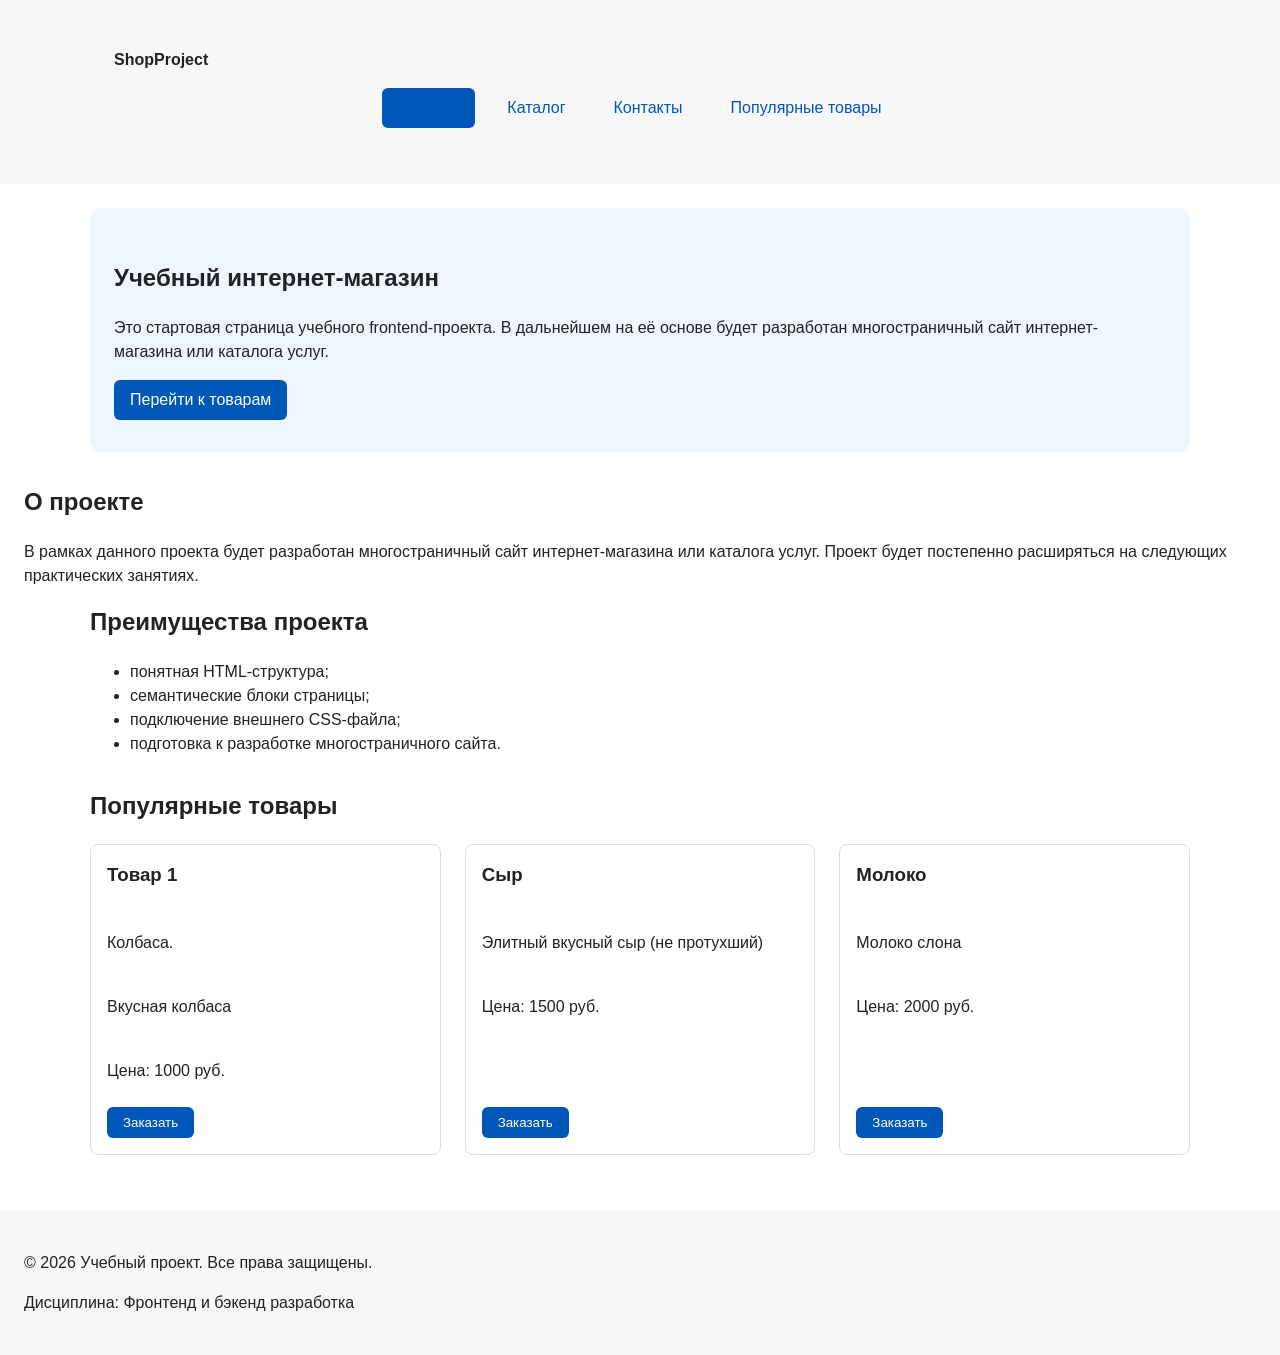
==== commit 97783bf3: "refactor: apply BEM naming to CSS classes" ====
--- a/index.html
+++ b/index.html
@@ -8,23 +8,33 @@
   <script src="js/main.js" defer></script>
 </head>
 <body>
-  <header>
-    <div class="site-header">
-        <a class="site-logo" href="index.html">ShopProject</a>
-
-        <nav class="site-nav" aria-label="Основная навигация">
-  <ul class="site-nav__list">
-    <li><a href="index.html">Главная</a></li>
-    <li><a href="catalog.html">Каталог</a></li>
-    <li><a href="contacts.html">Контакты</a></li>
-    <li><a href="index.html#advantages">Преимущества</a></li>
-    <li><a href="index.html#popular">Популярные товары</a></li>
-    <li><a href="index.html#contacts">Обратная связь</a></li>
-  </ul>
-</nav>
-
-    </div>
+  <header class="site-header">
+  <div class="site-header__inner">
+    <a class="site-header__logo" href="index.html">ShopProject</a>
+
+    <nav class="site-nav" aria-label="Основная навигация">
+      <ul class="site-nav__list">
+        <li class="site-nav__item">
+          <a class="site-nav__link site-nav__link--active" href="index.html">
+            Главная
+          </a>
+        </li>
+        <li class="site-nav__item">
+          <a class="site-nav__link" href="catalog.html">Каталог</a>
+        </li>
+        <li class="site-nav__item">
+          <a class="site-nav__link" href="contacts.html">Контакты</a>
+        </li>
+        <li class="site-nav__item">
+          <a class="site-nav__link" href="index.html#popular">
+            Популярные товары
+          </a>
+        </li>
+      </ul>
+    </nav>
+  </div>
 </header>
+
 
 
   <main>
@@ -59,38 +69,41 @@
     </section>
 
     <section class="section" id="popular">
-  <h2>Популярные товары</h2>
-
-  <div class="products-grid">
-    <article class="product-card">
-      <h3>Товар 1</h3>
-      <p>Краткое описание учебного товара.</p>
-      <p>Цена: 1000 руб.</p>
-      <button class="button product-card__button" type="button" data-product="Товар 1">
-        Заказать
-      </button>
-    </article>
-
-    <article class="product-card">
-      <h3>Товар 2</h3>
-      <p>Краткое описание учебного товара.</p>
-      <p>Цена: 1500 руб.</p>
-      <button class="button product-card__button" type="button" data-product="Товар 2">
-        Заказать
-      </button>
-    </article>
-
-    <article class="product-card">
-      <h3>Товар 3</h3>
-      <p>Краткое описание учебного товара.</p>
-      <p>Цена: 2000 руб.</p>
-      <button class="button product-card__button" type="button" data-product="Товар 3">
-        Заказать
-      </button>
-    </article>
-  </div>
-</section>
-
+        <h2>Популярные товары</h2>
+        <div class="products-grid">
+        <article class="product-card">
+          <h3>Товар 1</h3>
+            <p>Колбаса.</p>
+            <p>Вкусная колбаса</p>
+            <p>Цена: 1000 руб.</p>
+            <button class="button product-card__button" type="button" data-product="Товар 1">
+  Заказать
+  
+</button>
+        </article>
+
+        <article class="product-card">
+            <h3>Сыр</h3>
+            <p>Элитный вкусный сыр (не протухший)</p>
+            <p>Цена: 1500 руб.</p>
+            <button class="button product-card__button" type="button" data-product="Товар 1">
+  Заказать
+</button>
+
+        </article>
+
+        <article class="product-card">
+            <h3>Молоко</h3>
+            <p>Молоко слона</p>
+            <p>Цена: 2000 руб.</p>
+            <button class="button product-card__button" type="button" data-product="Товар 1">
+  Заказать
+</button>
+
+        </article>
+
+        </div>
+    </section>
   </main>
 
   <footer id="contacts">
@@ -104,30 +117,27 @@
   <form class="order-form" id="order-form" action="#" method="post" novalidate>
     <input id="selected-product" name="selected-product" type="hidden">
 
-    <div class="form-field">
-      <label for="order-name">Имя</label>
-      <input
-        id="order-name"
-        name="name"
-        type="text"
-        placeholder="Введите ваше имя"
-        minlength="2"
-        autocomplete="given-name"
-        required
-      >
-    </div>
-
-    <div class="form-field">
-      <label for="order-email">E-mail</label>
-      <input
-        id="order-email"
-        name="email"
-        type="email"
-        placeholder="example@mail.ru"
-        autocomplete="email"
-        required
-      >
-    </div>
+      <div class="order-form__field">
+    <label class="order-form__label" for="order-name">Имя</label>
+    <input
+      class="order-form__input"
+      id="order-name"
+      name="name"
+      type="text"
+      required
+    >
+  </div>
+
+    <div class="order-form__field">
+    <label class="order-form__label" for="order-email">E-mail</label>
+    <input
+      class="order-form__input"
+      id="order-email"
+      name="email"
+      type="email"
+      required
+    >
+  </div>
 
     <div class="form-field">
       <label for="order-phone">Телефон</label>
@@ -184,10 +194,15 @@
       </label>
     </div>
 
-    <div class="form-actions">
-      <button type="button" id="close-order-dialog">Закрыть</button>
-      <button type="submit">Отправить заявку</button>
-    </div>
+  <div class="order-form__actions">
+    <button class="button button--secondary" type="button" id="close-order-dialog">
+      Закрыть
+    </button>
+    <button class="button button--primary" type="submit">
+      Отправить заявку
+    </button>
+  </div>
+
   </form>
 </dialog>
 
--- a/css/style.css
+++ b/css/style.css
@@ -112,9 +112,21 @@
   чтобы оно не растягивалось слишком сильно на широких экранах.
 */
 .site-header {
-  max-width: 1100px;
+  background-color: var(--color-surface);
+}
+
+.site-header__inner {
+  max-width: var(--container-width);
   margin: 0 auto;
-}
+  padding: var(--space-lg);
+}
+
+.site-header__logo {
+  font-weight: 700;
+  color: var(--color-text);
+  text-decoration: none;
+}
+
 
 /*
   Оформляем текстовый логотип.
@@ -136,15 +148,7 @@
   list-style: none;
 }
 
-
-/*
-  Добавляем расстояние между пунктами меню.
-*/
-.site-nav__list li {
-  margin-bottom: 8px;
-}
-
-.site-nav__list a {
+.site-nav__link {
   display: inline-block;
   padding: var(--space-sm) var(--space-md);
   color: var(--color-primary);
@@ -152,13 +156,32 @@
   border-radius: var(--radius-sm);
 }
 
-.site-nav__list a:hover {
+.site-nav__link:hover {
   color: var(--color-white);
   background-color: var(--color-primary);
 }
 
-
-
+.site-nav__link:focus-visible {
+  outline: 2px solid var(--color-primary);
+  outline-offset: 3px;
+}
+
+.site-nav__link--active {
+  color: var(--color-white);
+  background-color: var(--color-primary);
+}
+
+.site-nav__list li {
+  margin-bottom: 8px;
+}
+
+/*
+  Оформляем ссылки меню.
+*/
+.site-nav__list a {
+  color: #0057b8;
+  text-decoration: none;
+}
 
 /*
   При наведении мыши подчёркиваем ссылку.
@@ -168,6 +191,29 @@
   text-decoration: underline;
 }
 
+.button--primary {
+  color: var(--color-white);
+  background-color: var(--color-primary);
+}
+
+.button--primary:hover {
+  background-color: var(--color-primary-dark);
+}
+
+.button--secondary {
+  color: var(--color-primary);
+  background-color: transparent;
+  border: 1px solid var(--color-primary);
+}
+
+.button--secondary:hover {
+  color: var(--color-white);
+  background-color: var(--color-primary);
+}
+
+.site-nav__list a:hover {
+  text-decoration: underline;
+}
 
 .button {
   display: inline-block;
@@ -189,14 +235,18 @@
   outline-offset: 3px;
 }
 
-.button:disabled {
+.button:disabled,
+.button--disabled {
   opacity: 0.6;
   cursor: not-allowed;
 }
 
 
+
 .product-card {
-  margin-bottom: var(--space-md);
+  display: flex;
+  flex-direction: column;
+  gap: var(--space-sm);
   padding: var(--space-md);
   border: 1px solid var(--color-border);
   border-radius: var(--radius-md);
@@ -211,6 +261,43 @@
   margin-top: 0;
 }
 
+.product-card--featured {
+  border-color: var(--color-primary);
+}
+
+.product-card--discount {
+  border-color: var(--color-danger);
+}
+
+.product-card__title {
+  margin: 0;
+  color: var(--color-text);
+}
+
+.product-card__description {
+  margin: 0;
+  color: var(--color-muted);
+}
+
+.product-card__price {
+  margin: 0;
+  font-weight: 700;
+}
+
+.product-card--discount .product-card__price {
+  color: var(--color-danger);
+}
+
+.product-card__button {
+  margin-top: auto;
+  align-self: flex-start;
+}
+
+.products-grid {
+  display: grid;
+  grid-template-columns: repeat(3, 1fr);
+  gap: var(--space-lg);
+}
 
 .aside-info {
   max-width: var(--container-width);
@@ -325,92 +412,52 @@
   color: var(--color-muted);
 }
 
-.breadcrumbs a {
+.breadcrumbs__link {
   color: var(--color-primary);
 }
 
-.breadcrumbs span::before {
+.breadcrumbs__current::before {
   content: " / ";
   color: var(--color-muted);
 }
 
-html {
-  scroll-behavior: smooth;
-}
-
-:target {
-  outline: 2px dashed var(--color-primary);
-  outline-offset: 4px;
-}
-
-.products-grid {
-  display: grid;
-  grid-template-columns: repeat(3, 1fr);
-  gap: var(--space-lg);
-}
-
-.product-card {
-  display: flex;
-  flex-direction: column;
-  gap: var(--space-sm);
-  margin-bottom: 0;
-  padding: var(--space-md);
-  border: 1px solid var(--color-border);
-  border-radius: var(--radius-md);
-  background-color: var(--color-bg);
-}
-
-.product-card .button {
-  margin-top: auto;
-  align-self: flex-start;
-}
-
-.catalog-layout {
-  max-width: var(--container-width);
-  margin: 0 auto var(--space-xl);
-  display: grid;
-  grid-template-columns: 260px 1fr;
-  grid-template-areas: "filters products";
-  gap: var(--space-lg);
-}
-
-.catalog-filters {
-  grid-area: filters;
-  padding: var(--space-md);
-  border: 1px solid var(--color-border);
-  border-radius: var(--radius-md);
-  background-color: var(--color-surface);
-}
-
-.catalog-products {
-  grid-area: products;
-}
-
-.filters-form {
-  display: grid;
-  gap: var(--space-md);
-}
-
-.filters-form fieldset {
-  margin: 0;
-  padding: var(--space-md);
-  border: 1px solid var(--color-border);
-  border-radius: var(--radius-sm);
-}
-
-.filters-form legend {
-  font-weight: 700;
-}
-
-.filters-form label {
+.order-form__field {
+  margin-bottom: var(--space-md);
+}
+
+.order-form__label {
   display: block;
-  margin-bottom: var(--space-sm);
-}
-
-.filters-form input[type="number"] {
+  margin-bottom: var(--space-xs);
+}
+
+.order-form__input,
+.order-form__select,
+.order-form__textarea {
   width: 100%;
-  padding: 8px 10px;
+  padding: 10px 12px;
   border: 1px solid var(--color-border);
   border-radius: var(--radius-sm);
   font: inherit;
 }
+
+.order-form__input:hover,
+.order-form__select:hover,
+.order-form__textarea:hover {
+  border-color: var(--color-primary);
+}
+
+.order-form__input:focus-visible,
+.order-form__select:focus-visible,
+.order-form__textarea:focus-visible {
+  outline: 2px solid var(--color-primary);
+  outline-offset: 3px;
+}
+
+.order-form__actions {
+  display: flex;
+  gap: var(--space-md);
+  margin-top: var(--space-lg);
+}
+
+
+
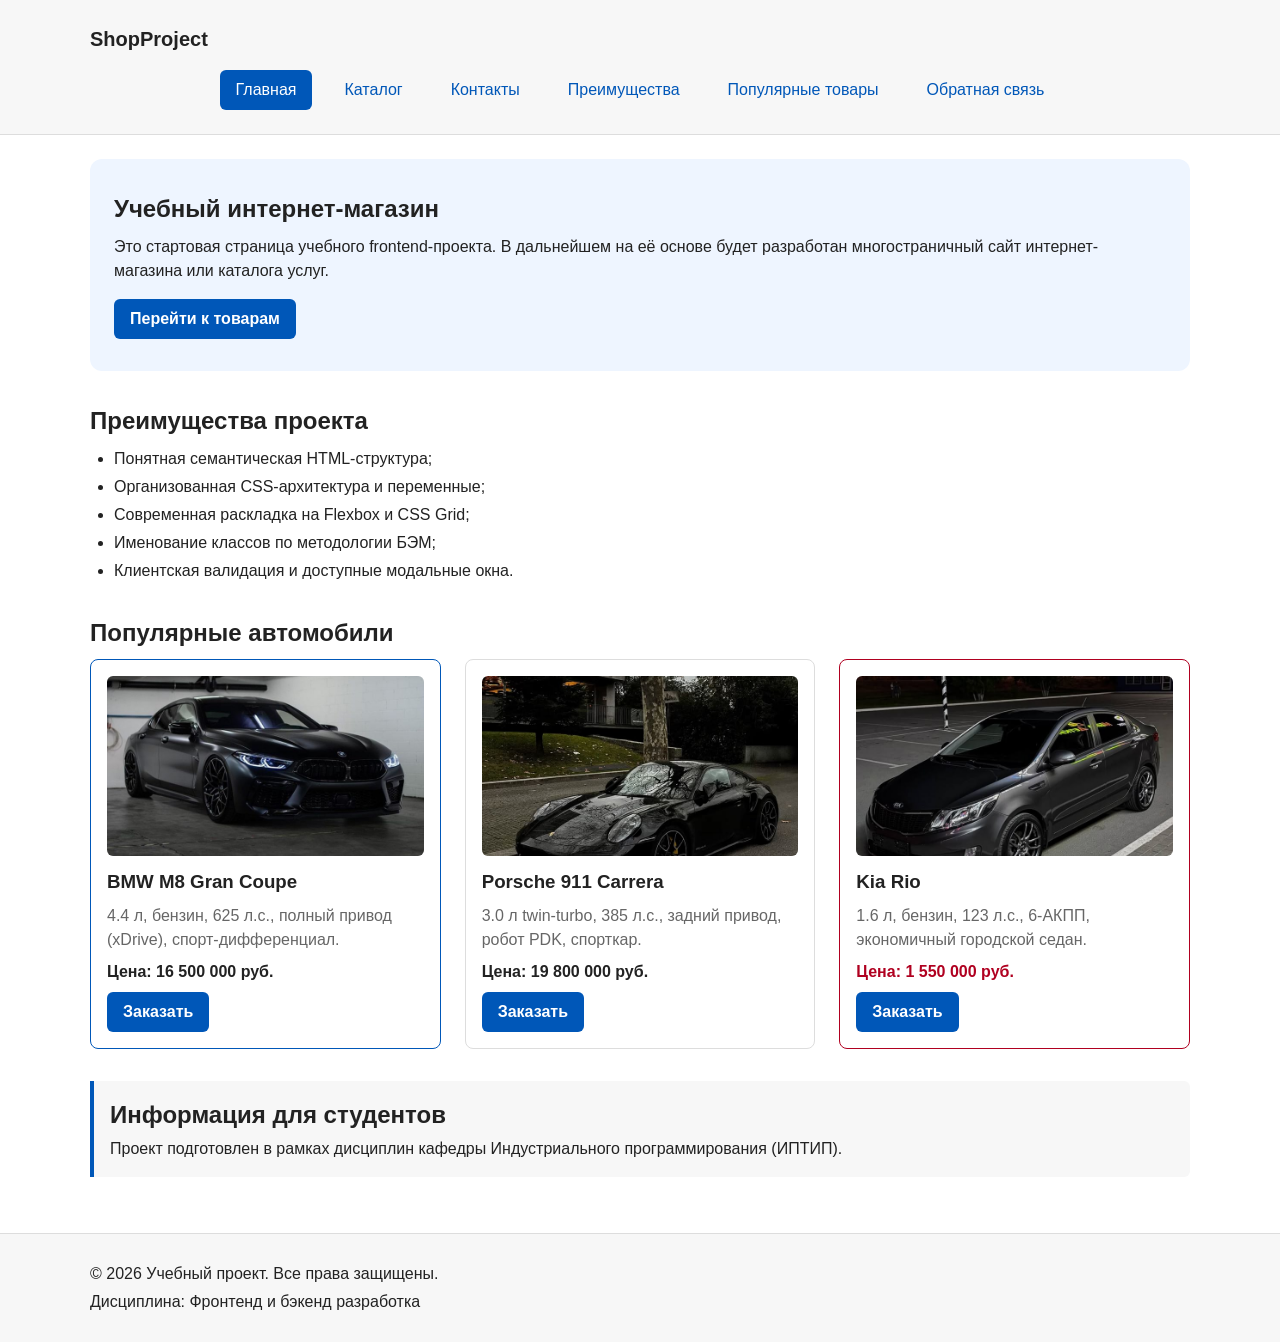
==== commit cfe8a153: "feat: add real car models, cards markup and images" ====
--- a/index.html
+++ b/index.html
@@ -1,215 +1,150 @@
+<!-- строков -->
+
 <!DOCTYPE html>
 <html lang="ru">
 <head>
   <meta charset="UTF-8">
   <meta name="viewport" content="width=device-width, initial-scale=1.0">
-  <title>Учебный интернет-магазин</title>
+  <meta name="description" content="Главная страница учебного интернет-магазина ShopProject.">
+  <title>Главная — Учебный интернет-магазин</title>
   <link rel="stylesheet" href="css/style.css">
   <script src="js/main.js" defer></script>
 </head>
 <body>
   <header class="site-header">
-  <div class="site-header__inner">
-    <a class="site-header__logo" href="index.html">ShopProject</a>
-
-    <nav class="site-nav" aria-label="Основная навигация">
-      <ul class="site-nav__list">
-        <li class="site-nav__item">
-          <a class="site-nav__link site-nav__link--active" href="index.html">
-            Главная
-          </a>
-        </li>
-        <li class="site-nav__item">
-          <a class="site-nav__link" href="catalog.html">Каталог</a>
-        </li>
-        <li class="site-nav__item">
-          <a class="site-nav__link" href="contacts.html">Контакты</a>
-        </li>
-        <li class="site-nav__item">
-          <a class="site-nav__link" href="index.html#popular">
-            Популярные товары
-          </a>
-        </li>
-      </ul>
-    </nav>
-  </div>
-</header>
-
-
+    <div class="site-header__inner">
+      <a class="site-header__logo" href="index.html">ShopProject</a>
+      <nav class="site-nav" aria-label="Основная навигация">
+        <ul class="site-nav__list">
+          <li class="site-nav__item"><a class="site-nav__link site-nav__link--active" href="index.html">Главная</a></li>
+          <li class="site-nav__item"><a class="site-nav__link" href="catalog.html">Каталог</a></li>
+          <li class="site-nav__item"><a class="site-nav__link" href="contacts.html">Контакты</a></li>
+          <li class="site-nav__item"><a class="site-nav__link" href="index.html#advantages">Преимущества</a></li>
+          <li class="site-nav__item"><a class="site-nav__link" href="index.html#popular">Популярные товары</a></li>
+          <li class="site-nav__item"><a class="site-nav__link" href="index.html#contacts">Обратная связь</a></li>
+        </ul>
+      </nav>
+    </div>
+  </header>
 
   <main>
     <section class="hero">
-        <h1>Учебный интернет-магазин</h1>
-        <p>
-            Это стартовая страница учебного frontend-проекта.
-            В дальнейшем на её основе будет разработан многостраничный сайт
-            интернет-магазина или каталога услуг.
-        </p>
-        <a class="button" href="#popular">Перейти к товарам</a>
-    </section>
-
-    <section>
-        <h2>О проекте</h2>
-        <p>
-            В рамках данного проекта будет разработан многостраничный сайт
-            интернет-магазина или каталога услуг. Проект будет постепенно
-            расширяться на следующих практических занятиях.
-        </p>
+      <h1 class="hero__title">Учебный интернет-магазин</h1>
+      <p class="hero__text">
+        Это стартовая страница учебного frontend-проекта. В дальнейшем на её основе
+        будет разработан многостраничный сайт интернет-магазина или каталога услуг.
+      </p>
+      <a class="button button--primary" href="#popular">Перейти к товарам</a>
     </section>
 
     <section class="section" id="advantages">
-        <h2>Преимущества проекта</h2>
-
-        <ul class="advantages-list">
-            <li>понятная HTML-структура;</li>
-            <li>семантические блоки страницы;</li>
-            <li>подключение внешнего CSS-файла;</li>
-            <li>подготовка к разработке многостраничного сайта.</li>
-        </ul>
+      <h2 class="section__title">Преимущества проекта</h2>
+      <ul class="advantages-list">
+        <li>Понятная семантическая HTML-структура;</li>
+        <li>Организованная CSS-архитектура и переменные;</li>
+        <li>Современная раскладка на Flexbox и CSS Grid;</li>
+        <li>Именование классов по методологии БЭМ;</li>
+        <li>Клиентская валидация и доступные модальные окна.</li>
+      </ul>
     </section>
 
     <section class="section" id="popular">
-        <h2>Популярные товары</h2>
-        <div class="products-grid">
-        <article class="product-card">
-          <h3>Товар 1</h3>
-            <p>Колбаса.</p>
-            <p>Вкусная колбаса</p>
-            <p>Цена: 1000 руб.</p>
-            <button class="button product-card__button" type="button" data-product="Товар 1">
-  Заказать
-  
-</button>
+      <h2 class="section__title">Популярные автомобили</h2>
+      <div class="products-grid">
+        <article class="product-card product-card--featured">
+          <img class="product-card__image" src="images/bmw-m8.jpg" alt="BMW M8 Gran Coupe" loading="lazy">
+          <h3 class="product-card__title">BMW M8 Gran Coupe</h3>
+          <p class="product-card__description">4.4 л, бензин, 625 л.с., полный привод (xDrive), спорт-дифференциал.</p>
+          <p class="product-card__price">Цена: 16 500 000 руб.</p>
+          <button class="button button--primary product-card__button" type="button" data-product="BMW M8 Gran Coupe">
+            Заказать
+          </button>
         </article>
 
         <article class="product-card">
-            <h3>Сыр</h3>
-            <p>Элитный вкусный сыр (не протухший)</p>
-            <p>Цена: 1500 руб.</p>
-            <button class="button product-card__button" type="button" data-product="Товар 1">
-  Заказать
-</button>
-
+          <img class="product-card__image" src="images/porsche-911.jpg" alt="Porsche 911 Carrera" loading="lazy">
+          <h3 class="product-card__title">Porsche 911 Carrera</h3>
+          <p class="product-card__description">3.0 л twin-turbo, 385 л.с., задний привод, робот PDK, спорткар.</p>
+          <p class="product-card__price">Цена: 19 800 000 руб.</p>
+          <button class="button button--primary product-card__button" type="button" data-product="Porsche 911 Carrera">
+            Заказать
+          </button>
         </article>
 
-        <article class="product-card">
-            <h3>Молоко</h3>
-            <p>Молоко слона</p>
-            <p>Цена: 2000 руб.</p>
-            <button class="button product-card__button" type="button" data-product="Товар 1">
-  Заказать
-</button>
+        <article class="product-card product-card--discount">
+          <img class="product-card__image" src="images/kia-rio.jpg" alt="Kia Rio" loading="lazy">
+          <h3 class="product-card__title">Kia Rio</h3>
+          <p class="product-card__description">1.6 л, бензин, 123 л.с., 6-АКПП, экономичный городской седан.</p>
+          <p class="product-card__price">Цена: 1 550 000 руб.</p>
+          <button class="button button--primary product-card__button" type="button" data-product="Kia Rio">
+            Заказать
+          </button>
+        </article>
+      </div>
+    </section>
 
-        </article>
-
-        </div>
-    </section>
+    <aside class="aside-info">
+      <h2 class="aside-info__title">Информация для студентов</h2>
+      <p class="aside-info__text">
+        Проект подготовлен в рамках дисциплин кафедры Индустриального программирования (ИПТИП).
+      </p>
+    </aside>
   </main>
 
-  <footer id="contacts">
-  <p>&copy; 2026 Учебный проект. Все права защищены.</p>
-  <p>Дисциплина: Фронтенд и бэкенд разработка</p>
-</footer>
+  <dialog class="order-dialog" id="order-dialog" aria-labelledby="order-dialog-title">
+    <h2 class="order-dialog__title" id="order-dialog-title">Оформление заявки</h2>
+    <form class="order-form" id="order-form" action="#" method="post" novalidate>
+      <input id="selected-product" name="selected-product" type="hidden">
+      <div class="order-form__field">
+        <label class="order-form__label" for="order-name">Имя</label>
+        <input class="order-form__input" id="order-name" name="name" type="text" placeholder="Введите ваше имя" minlength="2" autocomplete="given-name" required>
+      </div>
+      <div class="order-form__field">
+        <label class="order-form__label" for="order-email">E-mail</label>
+        <input class="order-form__input" id="order-email" name="email" type="email" placeholder="example@mail.ru" autocomplete="email" required>
+      </div>
+      <div class="order-form__field">
+        <label class="order-form__label" for="order-phone">Телефон</label>
+        <input class="order-form__input" id="order-phone" name="phone" type="tel" inputmode="tel" placeholder="+7 (900) 000-00-00" pattern="^\+7 \(\d{3}\) \d{3}-\d{2}-\d{2}$" required>
+        <small class="order-form__hint">Формат: +7 (900) 000-00-00</small>
+      </div>
+      <div class="order-form__field">
+        <label class="order-form__label" for="order-date">Дата связи</label>
+        <input class="order-form__input" id="order-date" name="date" type="date">
+      </div>
+      <div class="order-form__field">
+        <label class="order-form__label" for="order-topic">Тема заявки</label>
+        <select class="order-form__select" id="order-topic" name="topic" required>
+          <option value="">Выберите тему</option>
+          <option value="product">Заказ товара</option>
+          <option value="consultation">Консультация</option>
+          <option value="delivery">Доставка</option>
+        </select>
+      </div>
+      <div class="order-form__field">
+        <label class="order-form__label" for="order-comment">Комментарий</label>
+        <textarea class="order-form__textarea" id="order-comment" name="comment" rows="4" placeholder="Укажите дополнительную информацию"></textarea>
+      </div>
+      <div class="order-form__field order-form__field--checkbox">
+        <label class="order-form__checkbox-label">
+          <input class="order-form__checkbox" id="order-agreement" name="agreement" type="checkbox" required>
+          Я согласен на обработку персональных данных
+        </label>
+      </div>
+      <div class="order-form__actions">
+        <button class="button button--secondary" type="button" id="close-order-dialog">Закрыть</button>
+        <button class="button button--primary" type="submit">Отправить заявку</button>
+      </div>
+    </form>
+  </dialog>
 
-<dialog class="order-dialog" id="order-dialog" aria-labelledby="order-dialog-title">
-  <h2 id="order-dialog-title">Оформление заявки</h2>
+  <p class="success-message" id="success-message" hidden>Форма успешно отправлена!</p>
 
-  <form class="order-form" id="order-form" action="#" method="post" novalidate>
-    <input id="selected-product" name="selected-product" type="hidden">
-
-      <div class="order-form__field">
-    <label class="order-form__label" for="order-name">Имя</label>
-    <input
-      class="order-form__input"
-      id="order-name"
-      name="name"
-      type="text"
-      required
-    >
-  </div>
-
-    <div class="order-form__field">
-    <label class="order-form__label" for="order-email">E-mail</label>
-    <input
-      class="order-form__input"
-      id="order-email"
-      name="email"
-      type="email"
-      required
-    >
-  </div>
-
-    <div class="form-field">
-      <label for="order-phone">Телефон</label>
-      <input
-        id="order-phone"
-        name="phone"
-        type="tel"
-        inputmode="tel"
-        placeholder="+7 (900) 000-00-00"
-        pattern="^\+7 \(\d{3}\) \d{3}-\d{2}-\d{2}$"
-        required
-      >
-      <small>Формат: +7 (900) 000-00-00</small>
+  <footer class="site-footer" id="contacts">
+    <div class="site-footer__inner">
+      <p>&copy; 2026 Учебный проект. Все права защищены.</p>
+      <p>Дисциплина: Фронтенд и бэкенд разработка</p>
     </div>
-
-    <div class="form-field">
-      <label for="order-date">Дата связи</label>
-      <input
-        id="order-date"
-        name="date"
-        type="date"
-      >
-    </div>
-
-    <div class="form-field">
-      <label for="order-topic">Тема заявки</label>
-      <select id="order-topic" name="topic" required>
-        <option value="">Выберите тему</option>
-        <option value="product">Заказ товара</option>
-        <option value="consultation">Консультация</option>
-        <option value="delivery">Доставка</option>
-      </select>
-    </div>
-
-    <div class="form-field">
-      <label for="order-comment">Комментарий</label>
-      <textarea
-        id="order-comment"
-        name="comment"
-        rows="4"
-        placeholder="Укажите дополнительную информацию"
-      ></textarea>
-    </div>
-
-    <div class="form-field form-field--checkbox">
-      <label>
-        <input
-          id="order-agreement"
-          name="agreement"
-          type="checkbox"
-          required
-        >
-        Я согласен на обработку данных
-      </label>
-    </div>
-
-  <div class="order-form__actions">
-    <button class="button button--secondary" type="button" id="close-order-dialog">
-      Закрыть
-    </button>
-    <button class="button button--primary" type="submit">
-      Отправить заявку
-    </button>
-  </div>
-
-  </form>
-</dialog>
-
-<p class="success-message" id="success-message" hidden>
-  Форма успешно отправлена!
-</p>
-
-
+  </footer>
 </body>
-</html>
+</html>
--- a/css/style.css
+++ b/css/style.css
@@ -1,9 +1,4 @@
-/* ===============================
-   1. Переменные проекта
-   =============================== */
-
 :root {
-  /* Основные цвета проекта */
   --color-bg: #ffffff;
   --color-text: #222222;
   --color-muted: #666666;
@@ -17,28 +12,25 @@
   --color-success-bg: #eefaf0;
   --color-white: #ffffff;
 
-  /* Отступы */
   --space-xs: 4px;
   --space-sm: 8px;
   --space-md: 16px;
   --space-lg: 24px;
   --space-xl: 32px;
 
-  /* Скругления */
   --radius-sm: 6px;
   --radius-md: 8px;
   --radius-lg: 12px;
 
-  /* Размеры */
   --container-width: 1100px;
 }
-
-/* ===============================
-   2. Базовые стили
-   =============================== */
 
 * {
   box-sizing: border-box;
+}
+
+html {
+  scroll-behavior: smooth;
 }
 
 body {
@@ -48,8 +40,6 @@
   color: var(--color-text);
   background-color: var(--color-bg);
 }
- 
-
 
 header,
 main,
@@ -57,19 +47,10 @@
   padding: var(--space-lg);
 }
 
-
-
-header {
-  background-color: var(--color-surface);
-}
-
-footer {
-  background-color: var(--color-surface);
-}
-
-/* ===============================
-   3. Общие элементы интерфейса
-   =============================== */
+:target {
+  outline: 2px dashed var(--color-primary);
+  outline-offset: 4px;
+}
 
 a {
   color: var(--color-primary);
@@ -83,58 +64,87 @@
   outline: 2px solid var(--color-primary);
   outline-offset: 3px;
 }
- 
-/* ===============================
-   4. Компоненты страницы
-   =============================== */
-
-.hero {
-  max-width: var(--container-width);
-  margin: 0 auto var(--space-xl);
-  padding: var(--space-xl) var(--space-lg);
-  background-color: var(--color-surface-accent);
-  border-radius: var(--radius-lg);
-}
-
-.section {
-  max-width: var(--container-width);
-  margin: 0 auto var(--space-xl);
-}
-
-.section h2 {
-  margin-top: 0;
-}
-
-
-
-/*
-  Ограничиваем ширину содержимого шапки,
-  чтобы оно не растягивалось слишком сильно на широких экранах.
-*/
+
+.button {
+  display: inline-block;
+  padding: var(--space-sm) var(--space-md);
+  border: none;
+  border-radius: var(--radius-sm);
+  font: inherit;
+  font-weight: 600;
+  text-decoration: none;
+  cursor: pointer;
+  transition: background-color 0.2s ease, color 0.2s ease, border-color 0.2s ease;
+}
+
+.button--primary {
+  color: var(--color-white);
+  background-color: var(--color-primary);
+}
+
+.button--primary:hover {
+  background-color: var(--color-primary-dark);
+  color: var(--color-white);
+}
+
+.button--secondary {
+  color: var(--color-primary);
+  background-color: transparent;
+  border: 1px solid var(--color-primary);
+}
+
+.button--secondary:hover {
+  background-color: var(--color-primary);
+  color: var(--color-white);
+}
+
+.button:focus-visible {
+  outline: 2px solid var(--color-primary);
+  outline-offset: 3px;
+}
+
+.button:disabled,
+.button--disabled {
+  opacity: 0.6;
+  cursor: not-allowed;
+}
+
+.breadcrumbs {
+  max-width: var(--container-width);
+  margin: 0 auto var(--space-md);
+  font-size: 14px;
+  color: var(--color-muted);
+}
+
+.breadcrumbs__link {
+  color: var(--color-primary);
+  text-decoration: none;
+}
+
+.breadcrumbs__link:hover {
+  text-decoration: underline;
+}
+
+.breadcrumbs__current::before {
+  content: " / ";
+  color: var(--color-muted);
+}
+
 .site-header {
   background-color: var(--color-surface);
+  border-bottom: 1px solid var(--color-border);
 }
 
 .site-header__inner {
   max-width: var(--container-width);
   margin: 0 auto;
-  padding: var(--space-lg);
 }
 
 .site-header__logo {
+  font-size: 20px;
   font-weight: 700;
   color: var(--color-text);
   text-decoration: none;
-}
-
-
-/*
-  Оформляем текстовый логотип.
-*/
-.site-logo {
-  font-weight: bold;
-  text-decoration: none;
-  color: #222222;
 }
 
 .site-nav__list {
@@ -171,77 +181,55 @@
   background-color: var(--color-primary);
 }
 
-.site-nav__list li {
-  margin-bottom: 8px;
-}
-
-/*
-  Оформляем ссылки меню.
-*/
-.site-nav__list a {
-  color: #0057b8;
-  text-decoration: none;
-}
-
-/*
-  При наведении мыши подчёркиваем ссылку.
-  Подробно состояния интерфейса будут рассмотрены в практической работе 1.7.
-*/
-.site-nav__list a:hover {
-  text-decoration: underline;
-}
-
-.button--primary {
-  color: var(--color-white);
-  background-color: var(--color-primary);
-}
-
-.button--primary:hover {
-  background-color: var(--color-primary-dark);
-}
-
-.button--secondary {
-  color: var(--color-primary);
-  background-color: transparent;
-  border: 1px solid var(--color-primary);
-}
-
-.button--secondary:hover {
-  color: var(--color-white);
-  background-color: var(--color-primary);
-}
-
-.site-nav__list a:hover {
-  text-decoration: underline;
-}
-
-.button {
-  display: inline-block;
-  padding: var(--space-sm) var(--space-md);
-  color: var(--color-white);
-  background-color: var(--color-primary);
-  text-decoration: none;
-  border: none;
-  border-radius: var(--radius-sm);
-  cursor: pointer;
-}
-
-.button:hover {
-  background-color: var(--color-primary-dark);
-}
-
-.button:focus-visible {
-  outline: 2px solid var(--color-primary);
-  outline-offset: 3px;
-}
-
-.button:disabled,
-.button--disabled {
-  opacity: 0.6;
-  cursor: not-allowed;
-}
-
-
+.hero {
+  max-width: var(--container-width);
+  margin: 0 auto var(--space-xl);
+  padding: var(--space-xl) var(--space-lg);
+  background-color: var(--color-surface-accent);
+  border-radius: var(--radius-lg);
+}
+
+.hero__title {
+  margin-top: 0;
+  margin-bottom: var(--space-sm);
+}
+
+.hero__text {
+  margin-top: 0;
+  margin-bottom: var(--space-md);
+}
+
+.section {
+  max-width: var(--container-width);
+  margin: 0 auto var(--space-xl);
+}
+
+.section__title {
+  margin-top: 0;
+  margin-bottom: var(--space-sm);
+}
+
+.section__description {
+  margin-top: 0;
+  margin-bottom: var(--space-md);
+}
+
+.advantages-list,
+.contacts-list {
+  padding-left: var(--space-lg);
+  margin: 0 0 var(--space-md);
+}
+
+.advantages-list li,
+.contacts-list li {
+  margin-bottom: var(--space-xs);
+}
+
+.products-grid {
+  display: grid;
+  grid-template-columns: repeat(3, 1fr);
+  gap: var(--space-lg);
+}
 
 .product-card {
   display: flex;
@@ -251,14 +239,12 @@
   border: 1px solid var(--color-border);
   border-radius: var(--radius-md);
   background-color: var(--color-bg);
+  transition: border-color 0.2s ease, box-shadow 0.2s ease;
 }
 
 .product-card:hover {
   border-color: var(--color-primary);
-}
-
-.product-card h3 {
-  margin-top: 0;
+  box-shadow: 0 4px 12px rgba(0, 0, 0, 0.05);
 }
 
 .product-card--featured {
@@ -293,10 +279,68 @@
   align-self: flex-start;
 }
 
-.products-grid {
+.catalog-layout {
+  max-width: var(--container-width);
+  margin: 0 auto var(--space-xl);
   display: grid;
-  grid-template-columns: repeat(3, 1fr);
+  grid-template-columns: 260px 1fr;
+  grid-template-areas: "filters products";
   gap: var(--space-lg);
+}
+
+.catalog-filters {
+  grid-area: filters;
+  padding: var(--space-md);
+  border: 1px solid var(--color-border);
+  border-radius: var(--radius-md);
+  background-color: var(--color-surface);
+  height: fit-content;
+}
+
+.catalog-filters__title {
+  margin-top: 0;
+  margin-bottom: var(--space-md);
+}
+
+.catalog-products {
+  grid-area: products;
+}
+
+.catalog-products__title {
+  margin-top: 0;
+  margin-bottom: var(--space-md);
+}
+
+.filters-form {
+  display: grid;
+  gap: var(--space-md);
+}
+
+.filters-form__group {
+  margin: 0;
+  padding: var(--space-md);
+  border: 1px solid var(--color-border);
+  border-radius: var(--radius-sm);
+  background-color: var(--color-bg);
+}
+
+.filters-form__legend {
+  padding: 0 var(--space-xs);
+  font-weight: 700;
+}
+
+.filters-form__label {
+  display: block;
+  margin-bottom: var(--space-sm);
+}
+
+.filters-form__input {
+  width: 100%;
+  padding: 8px 10px;
+  margin-bottom: var(--space-xs);
+  border: 1px solid var(--color-border);
+  border-radius: var(--radius-sm);
+  font: inherit;
 }
 
 .aside-info {
@@ -305,120 +349,47 @@
   padding: var(--space-md);
   border-left: 4px solid var(--color-primary);
   background-color: var(--color-surface);
-}
-
-
-
-body {
-  margin: 0;
-  font-family: Arial, sans-serif;
-  line-height: 1.5;
-}
-
-
-/* ===============================
-   5. Форма и модальное окно
-   =============================== */
+  border-radius: 0 var(--radius-sm) var(--radius-sm) 0;
+}
+
+.aside-info__title {
+  margin-top: 0;
+  margin-bottom: var(--space-xs);
+}
+
+.aside-info__text {
+  margin: 0;
+}
+
+.site-footer {
+  background-color: var(--color-surface);
+  border-top: 1px solid var(--color-border);
+}
+
+.site-footer__inner {
+  max-width: var(--container-width);
+  margin: 0 auto;
+}
+
+.site-footer__inner p {
+  margin: var(--space-xs) 0;
+}
 
 .order-dialog {
   width: min(100% - 32px, 560px);
   padding: var(--space-lg);
   border: none;
   border-radius: var(--radius-lg);
+  box-shadow: 0 10px 30px rgba(0, 0, 0, 0.2);
 }
 
 .order-dialog::backdrop {
   background-color: rgba(0, 0, 0, 0.5);
 }
 
-.form-field {
-  margin-bottom: var(--space-md);
-}
-
-.form-field label {
-  display: block;
-  margin-bottom: var(--space-xs);
-}
-
-.form-field input,
-.form-field select,
-.form-field textarea {
-  width: 100%;
-  padding: 10px 12px;
-  border: 1px solid var(--color-border);
-  border-radius: var(--radius-sm);
-  font: inherit;
-}
-
-.form-field input[type="checkbox"] {
-  width: auto;
-}
-
-.form-field small {
-  display: block;
-  margin-top: var(--space-xs);
-  color: var(--color-muted);
-}
-
-
-.form-field input:hover,
-.form-field select:hover,
-.form-field textarea:hover {
-  border-color: var(--color-primary);
-}
-
-.form-field input:focus-visible,
-.form-field select:focus-visible,
-.form-field textarea:focus-visible,
-.form-actions button:focus-visible {
-  outline: 2px solid var(--color-primary);
-  outline-offset: 3px;
-}
-
-[aria-invalid="true"] {
-  border-color: var(--color-danger);
-}
-
-
-/*
-  Подсветка ошибочных полей.
-  Атрибут aria-invalid будет добавляться через JavaScript.
-*/
-[aria-invalid="true"] {
-  border-color: #b00020;
-}
-
-/*
-  Кнопки формы.
-*/
-.form-actions {
-  display: flex;
-  gap: 12px;
-  margin-top: 20px;
-}
-
-.success-message {
-  max-width: var(--container-width);
-  margin: var(--space-lg) auto;
-  padding: var(--space-md);
-  border-left: 4px solid var(--color-success);
-  background-color: var(--color-success-bg);
-}
-
-.breadcrumbs {
-  max-width: var(--container-width);
-  margin: 0 auto var(--space-md);
-  font-size: 14px;
-  color: var(--color-muted);
-}
-
-.breadcrumbs__link {
-  color: var(--color-primary);
-}
-
-.breadcrumbs__current::before {
-  content: " / ";
-  color: var(--color-muted);
+.order-dialog__title {
+  margin-top: 0;
+  margin-bottom: var(--space-md);
 }
 
 .order-form__field {
@@ -428,6 +399,7 @@
 .order-form__label {
   display: block;
   margin-bottom: var(--space-xs);
+  font-weight: 600;
 }
 
 .order-form__input,
@@ -438,6 +410,8 @@
   border: 1px solid var(--color-border);
   border-radius: var(--radius-sm);
   font: inherit;
+  background-color: var(--color-bg);
+  transition: border-color 0.2s ease;
 }
 
 .order-form__input:hover,
@@ -448,9 +422,37 @@
 
 .order-form__input:focus-visible,
 .order-form__select:focus-visible,
-.order-form__textarea:focus-visible {
+.order-form__textarea:focus-visible,
+.order-form__actions button:focus-visible {
   outline: 2px solid var(--color-primary);
   outline-offset: 3px;
+}
+
+.order-form__field--checkbox {
+  display: flex;
+  align-items: center;
+}
+
+.order-form__checkbox-label {
+  display: flex;
+  align-items: center;
+  gap: var(--space-sm);
+  cursor: pointer;
+}
+
+.order-form__checkbox {
+  width: auto;
+  margin: 0;
+}
+
+.order-form__hint {
+  display: block;
+  margin-top: var(--space-xs);
+  color: var(--color-muted);
+}
+
+[aria-invalid="true"] {
+  border-color: var(--color-danger) !important;
 }
 
 .order-form__actions {
@@ -459,5 +461,19 @@
   margin-top: var(--space-lg);
 }
 
-
-
+.success-message {
+  max-width: var(--container-width);
+  margin: var(--space-lg) auto;
+  padding: var(--space-md);
+  border-left: 4px solid var(--color-success);
+  background-color: var(--color-success-bg);
+  border-radius: 0 var(--radius-sm) var(--radius-sm) 0;
+}
+
+.product-card__image {
+  width: 100%;
+  height: 180px;
+  object-fit: cover;
+  border-radius: var(--radius-sm);
+  margin-bottom: var(--space-xs);
+}
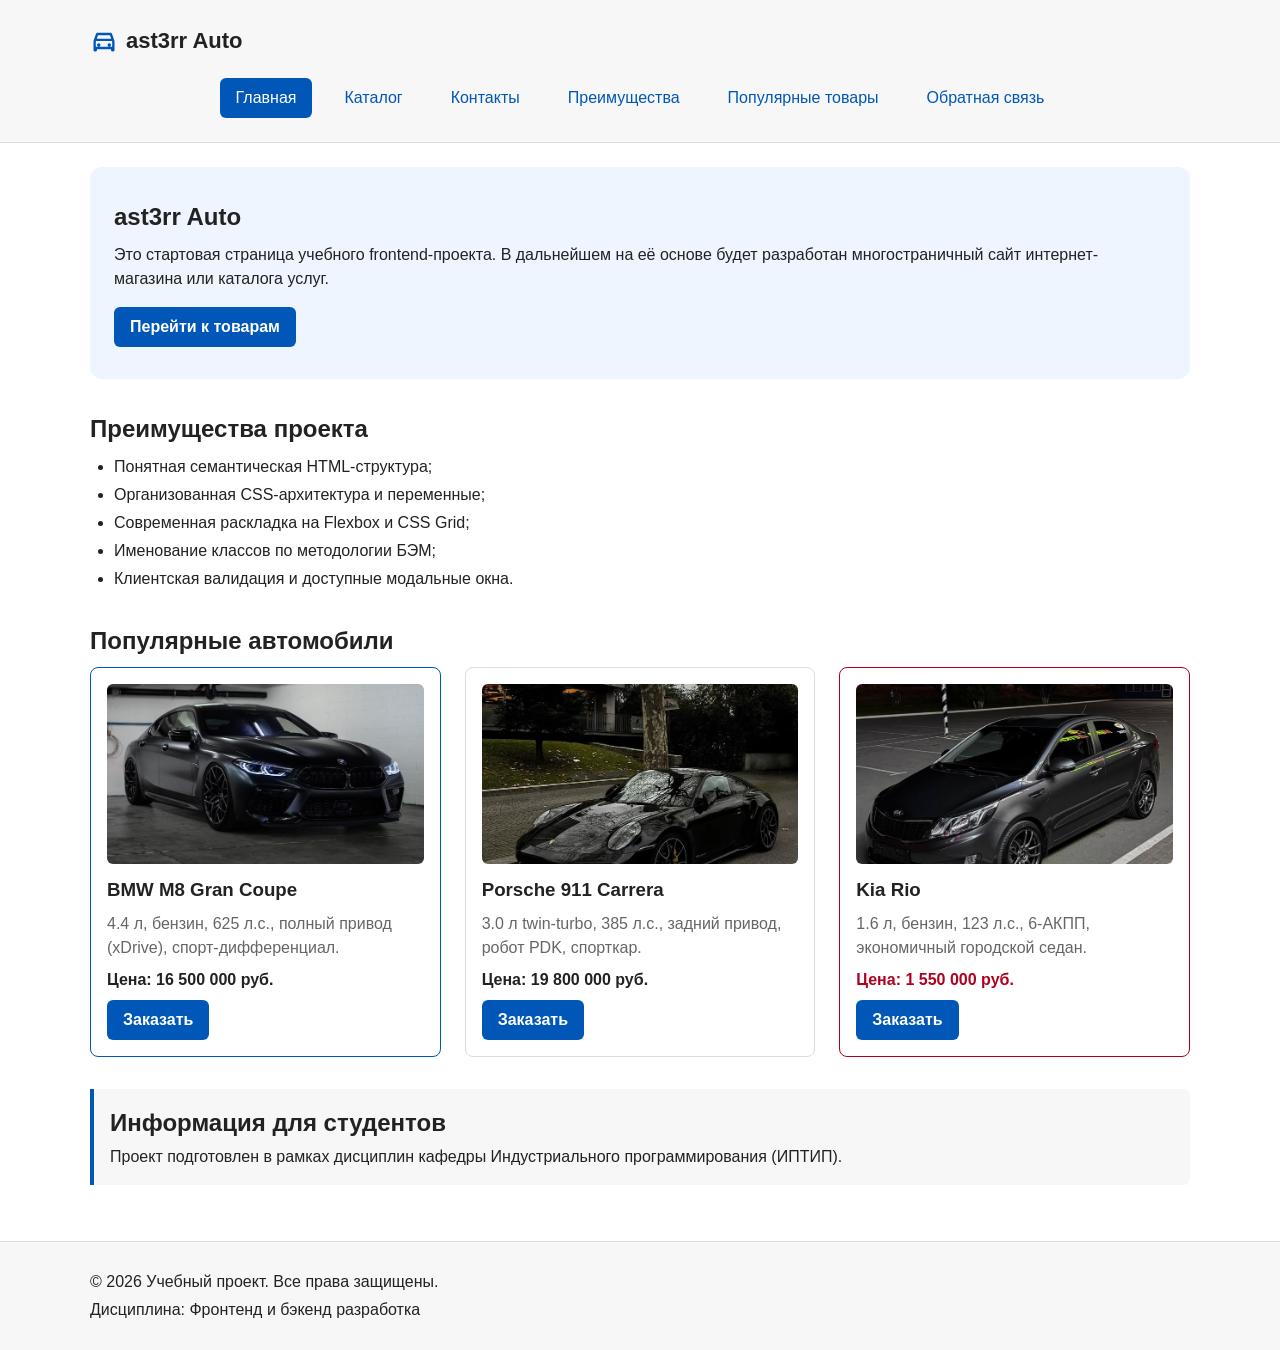
==== commit fb17ffd4: "feat: replace logo with clean transparent svg badge" ====
--- a/index.html
+++ b/index.html
@@ -5,15 +5,15 @@
 <head>
   <meta charset="UTF-8">
   <meta name="viewport" content="width=device-width, initial-scale=1.0">
-  <meta name="description" content="Главная страница учебного интернет-магазина ShopProject.">
-  <title>Главная — Учебный интернет-магазин</title>
+  <meta name="description" content="Главная страница учебного интернет-магазина ast3rr Auto.">
+  <title>Главная — ast3rr Auto</title>
   <link rel="stylesheet" href="css/style.css">
   <script src="js/main.js" defer></script>
 </head>
 <body>
   <header class="site-header">
     <div class="site-header__inner">
-      <a class="site-header__logo" href="index.html">ShopProject</a>
+      <a class="site-header__logo" href="index.html" aria-label="ast3rr Auto"><svg class="site-header__logo-icon" viewBox="0 0 24 24" aria-hidden="true"><path d="M18.92 6.01C18.72 5.42 18.16 5 17.5 5h-11c-.66 0-1.21.42-1.42 1.01L3 12v8c0 .55.45 1 1 1h1c.55 0 1-.45 1-1v-1h12v1c0 .55.45 1 1 1h1c.55 0 1-.45 1-1v-8l-2.08-5.99zM6.85 7h10.29l1.04 3H5.81l1.04-3zM19 17H5v-4.66l.12-.34h13.77l.11.34V17zM7.5 14a1.5 1.5 0 1 0 0 3 1.5 1.5 0 0 0 0-3zm9 0a1.5 1.5 0 1 0 0 3 1.5 1.5 0 0 0 0-3z"/></svg><span>ast3rr Auto</span></a>
       <nav class="site-nav" aria-label="Основная навигация">
         <ul class="site-nav__list">
           <li class="site-nav__item"><a class="site-nav__link site-nav__link--active" href="index.html">Главная</a></li>
@@ -29,7 +29,7 @@
 
   <main>
     <section class="hero">
-      <h1 class="hero__title">Учебный интернет-магазин</h1>
+      <h1 class="hero__title">ast3rr Auto</h1>
       <p class="hero__text">
         Это стартовая страница учебного frontend-проекта. В дальнейшем на её основе
         будет разработан многостраничный сайт интернет-магазина или каталога услуг.
--- a/css/style.css
+++ b/css/style.css
@@ -476,4 +476,59 @@
   object-fit: cover;
   border-radius: var(--radius-sm);
   margin-bottom: var(--space-xs);
-}+}
+/* Sticky footer */
+body {
+  min-height: 100vh;
+  display: flex;
+  flex-direction: column;
+}
+
+main {
+  flex: 1;
+}
+
+.site-header__logo {
+  display: inline-flex;
+  align-items: center;
+  gap: var(--space-sm);
+  font-size: 22px;
+  font-weight: 700;
+  color: var(--color-text);
+  text-decoration: none;
+}
+
+.site-header__logo-icon {
+  width: 28px;
+  height: 28px;
+  fill: var(--color-primary);
+  flex-shrink: 0;
+}
+
+/* Sticky footer */
+body {
+  min-height: 100vh;
+  display: flex;
+  flex-direction: column;
+}
+
+main {
+  flex: 1;
+}
+
+.site-header__logo {
+  display: inline-flex;
+  align-items: center;
+  gap: var(--space-sm);
+  font-size: 22px;
+  font-weight: 700;
+  color: var(--color-text);
+  text-decoration: none;
+}
+
+.site-header__logo-icon {
+  width: 28px;
+  height: 28px;
+  fill: var(--color-primary);
+  flex-shrink: 0;
+}
